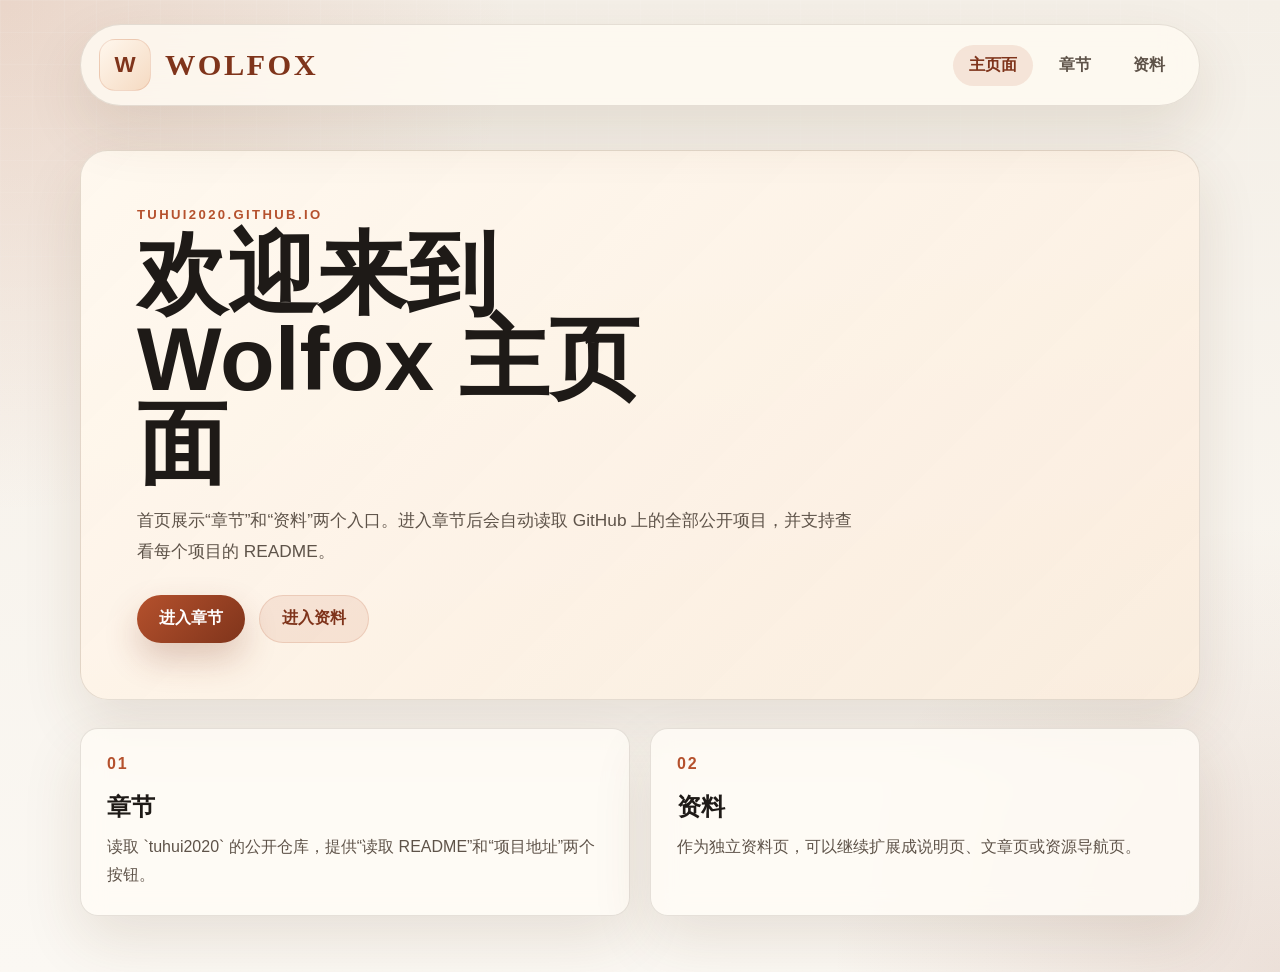
==== index.html @ d466e56e "初始化网站" ====
<!DOCTYPE html>
<html lang="zh-CN">
<head>
  <meta charset="UTF-8">
  <meta name="viewport" content="width=device-width, initial-scale=1.0">
  <title>Wolfox | 主页面</title>
  <meta name="description" content="tuhui2020 的主页，包含章节与资料入口。">
  <link rel="preconnect" href="https://api.github.com">
  <link rel="stylesheet" href="styles.css">
</head>
<body data-page="home">
  <div class="site-shell">
    <div data-include="nav"></div>

    <main>
      <section class="hero">
        <p class="eyebrow">tuhui2020.github.io</p>
        <h1>欢迎来到 Wolfox 主页面</h1>
        <p class="hero-copy">
          首页展示“章节”和“资料”两个入口。进入章节后会自动读取 GitHub 上的全部公开项目，并支持查看每个项目的 README。
        </p>
        <div class="hero-actions">
          <a class="button primary" href="projects.html">进入章节</a>
          <a class="button secondary" href="resources.html">进入资料</a>
        </div>
      </section>

      <section class="feature-grid" aria-label="页面入口">
        <a class="feature-card" href="projects.html">
          <span class="feature-index">01</span>
          <h2>章节</h2>
          <p>读取 `tuhui2020` 的公开仓库，提供“读取 README”和“项目地址”两个按钮。</p>
        </a>
        <a class="feature-card" href="resources.html">
          <span class="feature-index">02</span>
          <h2>资料</h2>
          <p>作为独立资料页，可以继续扩展成说明页、文章页或资源导航页。</p>
        </a>
      </section>
    </main>
  </div>

  <script src="script.js"></script>
</body>
</html>
---- styles.css ----
:root {
  --bg: #f4efe7;
  --bg-accent: #efe3d1;
  --surface: rgba(255, 252, 246, 0.82);
  --surface-strong: #fffaf2;
  --ink: #1e1a17;
  --muted: #5e5349;
  --line: rgba(51, 35, 18, 0.12);
  --brand: #b5512d;
  --brand-deep: #7f341b;
  --shadow: 0 24px 60px rgba(89, 54, 22, 0.12);
  --radius-lg: 28px;
  --radius-md: 18px;
  --radius-sm: 12px;
  --max-width: 1120px;
}

* {
  box-sizing: border-box;
}

html {
  scroll-behavior: smooth;
}

body {
  margin: 0;
  min-height: 100vh;
  color: var(--ink);
  font-family: "Segoe UI", "PingFang SC", "Microsoft YaHei", sans-serif;
  background:
    radial-gradient(circle at top left, rgba(181, 81, 45, 0.16), transparent 32%),
    radial-gradient(circle at bottom right, rgba(127, 52, 27, 0.12), transparent 28%),
    linear-gradient(180deg, var(--bg) 0%, #fbf8f3 100%);
}

body::before {
  content: "";
  position: fixed;
  inset: 0;
  pointer-events: none;
  background-image:
    linear-gradient(rgba(255, 255, 255, 0.22) 1px, transparent 1px),
    linear-gradient(90deg, rgba(255, 255, 255, 0.22) 1px, transparent 1px);
  background-size: 32px 32px;
  mask-image: linear-gradient(180deg, rgba(0, 0, 0, 0.4), transparent 85%);
}

.readme-page {
  --bg: #0d1117;
  --bg-accent: #161b22;
  --surface: #161b22;
  --surface-strong: #0d1117;
  --ink: #e6edf3;
  --muted: #9da7b3;
  --line: #30363d;
  --brand: #f0883e;
  --brand-deep: #ffb86a;
  --shadow: 0 24px 60px rgba(0, 0, 0, 0.35);
  background:
    radial-gradient(circle at top left, rgba(240, 136, 62, 0.09), transparent 24%),
    linear-gradient(180deg, #0d1117 0%, #0b1016 100%);
}

.readme-page::before {
  background-image: none;
}

.site-shell {
  width: min(calc(100% - 32px), var(--max-width));
  margin: 0 auto;
  padding: 24px 0 56px;
}

.site-header {
  display: flex;
  align-items: center;
  justify-content: space-between;
  gap: 20px;
  padding: 14px 18px;
  border: 1px solid var(--line);
  border-radius: 999px;
  background: rgba(255, 250, 242, 0.82);
  backdrop-filter: blur(16px);
  box-shadow: var(--shadow);
  position: sticky;
  top: 18px;
  z-index: 10;
}

.brand {
  display: inline-flex;
  align-items: center;
  gap: 14px;
  text-decoration: none;
  color: inherit;
}

.brand-icon-wrap {
  width: 52px;
  height: 52px;
  border-radius: 16px;
  background: linear-gradient(135deg, #fff7ed, #f5dac2);
  display: grid;
  place-items: center;
  overflow: hidden;
  border: 1px solid rgba(181, 81, 45, 0.16);
}

.brand-icon {
  width: 100%;
  height: 100%;
  object-fit: cover;
}

.brand-icon-fallback {
  display: grid;
  place-items: center;
  width: 100%;
  height: 100%;
  font-size: 1.4rem;
  font-weight: 800;
  color: var(--brand-deep);
}

.brand-wordmark-wrap {
  min-width: 148px;
  min-height: 40px;
  display: flex;
  align-items: center;
}

.brand-wordmark {
  max-width: 180px;
  max-height: 48px;
  width: auto;
  height: auto;
  object-fit: contain;
}

.brand-wordmark-fallback {
  font-size: 1.9rem;
  line-height: 1;
  font-weight: 800;
  letter-spacing: 0.08em;
  text-transform: uppercase;
  color: var(--brand-deep);
  font-family: Georgia, "Times New Roman", serif;
}

.site-nav {
  display: flex;
  align-items: center;
  gap: 10px;
  flex-wrap: wrap;
}

.site-nav a {
  text-decoration: none;
  color: var(--muted);
  padding: 10px 16px;
  border-radius: 999px;
  transition: 180ms ease;
  font-weight: 600;
}

.site-nav a:hover,
.site-nav a.active {
  color: var(--brand-deep);
  background: rgba(181, 81, 45, 0.12);
}

main {
  padding-top: 44px;
}

.top-actions {
  display: flex;
  justify-content: flex-start;
  margin-bottom: 18px;
  animation: rise-in 420ms ease both;
}

.hero,
.page-header,
.repo-panel,
.content-card-list,
.readme-shell {
  animation: rise-in 500ms ease both;
}

.hero {
  padding: 56px;
  border-radius: var(--radius-lg);
  background:
    linear-gradient(135deg, rgba(255, 248, 238, 0.96), rgba(250, 236, 221, 0.9)),
    linear-gradient(180deg, #fff, #f8efe4);
  border: 1px solid var(--line);
  box-shadow: var(--shadow);
}

.eyebrow {
  margin: 0 0 10px;
  text-transform: uppercase;
  letter-spacing: 0.18em;
  font-size: 0.82rem;
  color: var(--brand);
  font-weight: 700;
}

h1 {
  margin: 0;
  max-width: 11ch;
  font-size: clamp(2.8rem, 7vw, 5.8rem);
  line-height: 0.95;
}

.hero-copy,
.section-copy {
  max-width: 720px;
  font-size: 1.08rem;
  line-height: 1.8;
  color: var(--muted);
}

.hero-actions {
  display: flex;
  gap: 14px;
  margin-top: 28px;
  flex-wrap: wrap;
}

.button {
  display: inline-flex;
  align-items: center;
  justify-content: center;
  min-height: 48px;
  padding: 0 22px;
  border-radius: 999px;
  text-decoration: none;
  font-weight: 700;
  transition: transform 180ms ease, box-shadow 180ms ease, background 180ms ease;
}

.button:hover {
  transform: translateY(-2px);
}

.button.primary {
  color: #fff;
  background: linear-gradient(135deg, var(--brand), var(--brand-deep));
  box-shadow: 0 16px 34px rgba(127, 52, 27, 0.24);
}

.button.secondary {
  color: var(--brand-deep);
  background: rgba(181, 81, 45, 0.1);
  border: 1px solid rgba(181, 81, 45, 0.16);
}

.button.small {
  min-height: 40px;
  padding: 0 16px;
  font-size: 0.92rem;
}

.feature-grid,
.content-card-list,
.repo-grid {
  display: grid;
  grid-template-columns: repeat(2, minmax(0, 1fr));
  gap: 20px;
  margin-top: 28px;
}

.feature-card,
.content-card,
.repo-card {
  position: relative;
  overflow: hidden;
  border-radius: var(--radius-md);
  border: 1px solid var(--line);
  background: var(--surface);
  backdrop-filter: blur(12px);
  box-shadow: var(--shadow);
}

.feature-card {
  padding: 26px;
  text-decoration: none;
  color: inherit;
  transition: transform 180ms ease, border-color 180ms ease;
}

.feature-card:hover {
  transform: translateY(-4px);
  border-color: rgba(181, 81, 45, 0.28);
}

.feature-index {
  display: inline-block;
  margin-bottom: 18px;
  color: var(--brand);
  font-weight: 800;
  letter-spacing: 0.12em;
}

.feature-card h2,
.content-card h2,
.repo-card h3 {
  margin: 0 0 10px;
}

.feature-card p,
.content-card p,
.repo-card p,
.repo-meta,
.repo-status {
  margin: 0;
  color: var(--muted);
  line-height: 1.75;
}

.page-header {
  margin-bottom: 22px;
}

.repo-panel {
  padding: 28px;
  border-radius: var(--radius-lg);
  border: 1px solid var(--line);
  background: rgba(255, 251, 245, 0.88);
  box-shadow: var(--shadow);
}

.repo-panel-head {
  display: flex;
  align-items: center;
  justify-content: space-between;
  gap: 16px;
  margin-bottom: 20px;
  flex-wrap: wrap;
}

.repo-panel-head h2 {
  margin: 0;
}

.text-link,
.repo-links a {
  color: var(--brand-deep);
  font-weight: 700;
  text-decoration: none;
}

.text-link:hover,
.repo-links a:hover {
  text-decoration: underline;
}

.repo-status {
  padding: 16px 18px;
  border-radius: var(--radius-sm);
  background: rgba(181, 81, 45, 0.08);
}

.repo-card {
  padding: 22px;
}

.repo-card.private {
  opacity: 0.8;
}

.repo-card-top {
  display: flex;
  align-items: flex-start;
  justify-content: space-between;
  gap: 12px;
  margin-bottom: 14px;
}

.repo-badge {
  padding: 6px 10px;
  border-radius: 999px;
  background: rgba(181, 81, 45, 0.12);
  color: var(--brand-deep);
  font-size: 0.78rem;
  font-weight: 700;
  white-space: nowrap;
}

.repo-meta {
  display: flex;
  flex-wrap: wrap;
  gap: 14px;
  margin-top: 14px;
}

.repo-links {
  display: flex;
  gap: 16px;
  margin-top: 18px;
  flex-wrap: wrap;
}

.readme-shell {
  padding: 28px;
  border-radius: var(--radius-lg);
  border: 1px solid var(--line);
  background: var(--surface-strong);
  box-shadow: var(--shadow);
}

.readme-meta {
  margin-bottom: 22px;
}

.readme-page h1 {
  max-width: none;
}

.readme-content {
  padding: 32px;
  border-radius: 16px;
  border: 1px solid var(--line);
  background: #0d1117;
}

.markdown-body {
  color: #e6edf3;
  line-height: 1.7;
  word-wrap: break-word;
}

.markdown-body > *:first-child {
  margin-top: 0;
}

.markdown-body > *:last-child {
  margin-bottom: 0;
}

.markdown-body h1,
.markdown-body h2,
.markdown-body h3,
.markdown-body h4,
.markdown-body h5,
.markdown-body h6 {
  margin-top: 24px;
  margin-bottom: 16px;
  font-weight: 600;
  line-height: 1.25;
  border-bottom: 1px solid #30363d;
  padding-bottom: 0.3em;
}

.markdown-body h1,
.markdown-body h2 {
  max-width: none;
  font-size: 2rem;
}

.markdown-body h3 {
  font-size: 1.5rem;
}

.markdown-body p,
.markdown-body ul,
.markdown-body ol,
.markdown-body blockquote,
.markdown-body table,
.markdown-body pre {
  margin-top: 0;
  margin-bottom: 16px;
}

.markdown-body a {
  color: #58a6ff;
  text-decoration: none;
}

.markdown-body a:hover {
  text-decoration: underline;
}

.markdown-body code {
  padding: 0.2em 0.4em;
  margin: 0;
  font-size: 85%;
  border-radius: 6px;
  background: rgba(110, 118, 129, 0.4);
}

.markdown-body pre {
  padding: 16px;
  overflow: auto;
  line-height: 1.45;
  border-radius: 8px;
  background: #161b22;
}

.markdown-body pre code {
  padding: 0;
  background: transparent;
}

.markdown-body blockquote {
  padding: 0 1em;
  color: #8b949e;
  border-left: 0.25em solid #30363d;
}

.markdown-body table {
  display: block;
  width: max-content;
  max-width: 100%;
  overflow: auto;
  border-collapse: collapse;
}

.markdown-body th,
.markdown-body td {
  padding: 6px 13px;
  border: 1px solid #30363d;
}

.markdown-body img {
  max-width: 100%;
}

.content-card {
  padding: 24px;
}

@keyframes rise-in {
  from {
    opacity: 0;
    transform: translateY(14px);
  }

  to {
    opacity: 1;
    transform: translateY(0);
  }
}

@media (max-width: 860px) {
  .site-header {
    border-radius: 28px;
    padding: 16px;
    position: static;
  }

  .site-shell {
    width: min(calc(100% - 24px), var(--max-width));
    padding-top: 12px;
  }

  .hero {
    padding: 34px 24px;
  }

  .feature-grid,
  .content-card-list,
  .repo-grid {
    grid-template-columns: 1fr;
  }

  h1 {
    max-width: none;
  }
}

@media (max-width: 620px) {
  .brand {
    width: 100%;
  }

  .site-nav {
    width: 100%;
  }

  .site-nav a {
    flex: 1 1 calc(33.33% - 8px);
    text-align: center;
  }

  .repo-panel {
    padding: 20px;
  }

  .readme-shell,
  .readme-content {
    padding: 18px;
  }
}
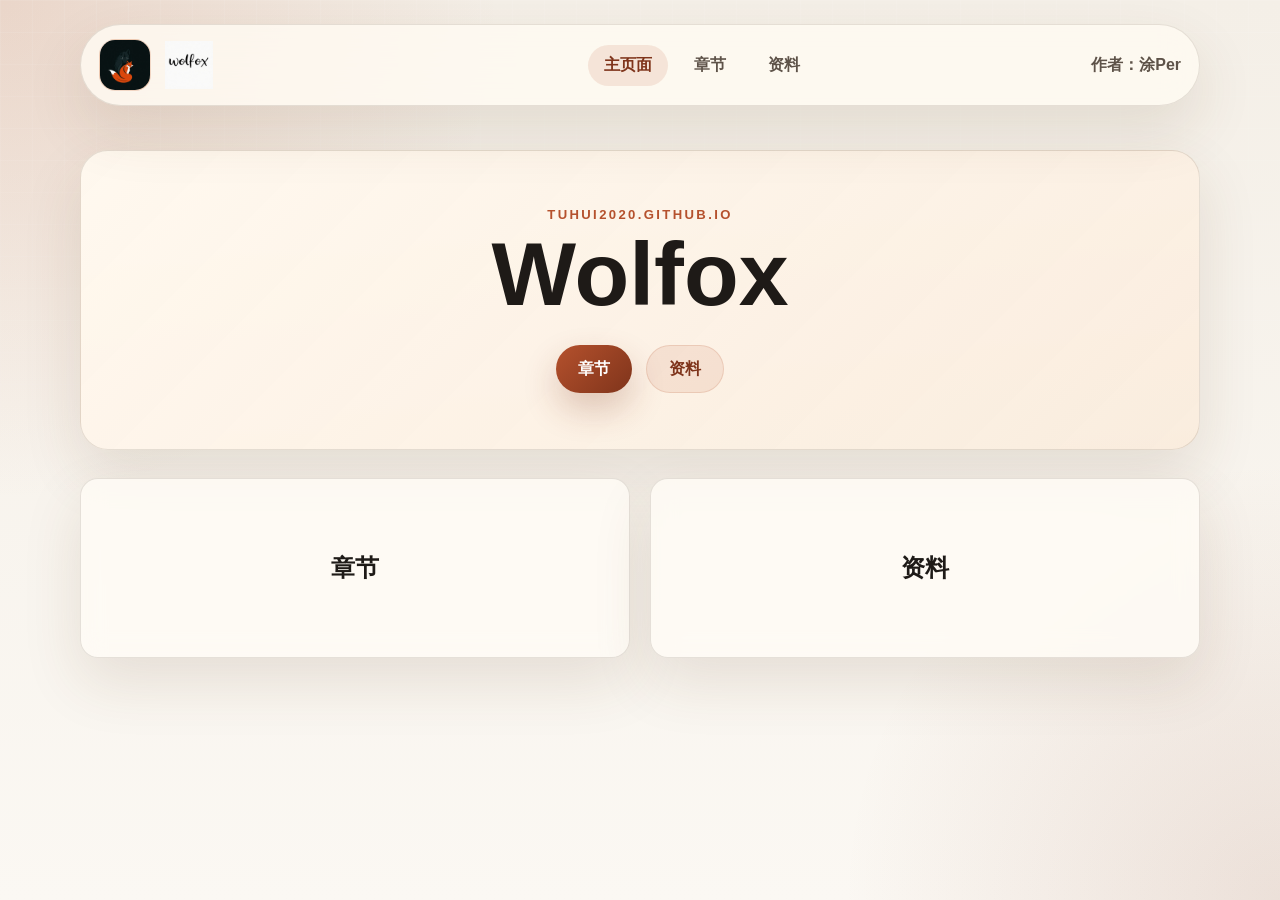
==== commit 1e4165eb: "修改了 xxx 页面 / 更新内容" ====
--- a/index.html
+++ b/index.html
@@ -1,10 +1,10 @@
-<!DOCTYPE html>
+﻿<!DOCTYPE html>
 <html lang="zh-CN">
 <head>
   <meta charset="UTF-8">
   <meta name="viewport" content="width=device-width, initial-scale=1.0">
   <title>Wolfox | 主页面</title>
-  <meta name="description" content="tuhui2020 的主页，包含章节与资料入口。">
+  <meta name="description" content="tuhui2020 的主页。">
   <link rel="preconnect" href="https://api.github.com">
   <link rel="stylesheet" href="styles.css">
 </head>
@@ -15,26 +15,19 @@
     <main>
       <section class="hero">
         <p class="eyebrow">tuhui2020.github.io</p>
-        <h1>欢迎来到 Wolfox 主页面</h1>
-        <p class="hero-copy">
-          首页展示“章节”和“资料”两个入口。进入章节后会自动读取 GitHub 上的全部公开项目，并支持查看每个项目的 README。
-        </p>
+        <h1>Wolfox</h1>
         <div class="hero-actions">
-          <a class="button primary" href="projects.html">进入章节</a>
-          <a class="button secondary" href="resources.html">进入资料</a>
+          <a class="button primary" href="projects.html">章节</a>
+          <a class="button secondary" href="resources.html">资料</a>
         </div>
       </section>
 
       <section class="feature-grid" aria-label="页面入口">
         <a class="feature-card" href="projects.html">
-          <span class="feature-index">01</span>
           <h2>章节</h2>
-          <p>读取 `tuhui2020` 的公开仓库，提供“读取 README”和“项目地址”两个按钮。</p>
         </a>
         <a class="feature-card" href="resources.html">
-          <span class="feature-index">02</span>
           <h2>资料</h2>
-          <p>作为独立资料页，可以继续扩展成说明页、文章页或资源导航页。</p>
         </a>
       </section>
     </main>
--- a/styles.css
+++ b/styles.css
@@ -1,4 +1,4 @@
-:root {
+﻿:root {
   --bg: #f4efe7;
   --bg-accent: #efe3d1;
   --surface: rgba(255, 252, 246, 0.82);
@@ -73,9 +73,9 @@
 }
 
 .site-header {
-  display: flex;
+  display: grid;
+  grid-template-columns: auto 1fr auto;
   align-items: center;
-  justify-content: space-between;
   gap: 20px;
   padding: 14px 18px;
   border: 1px solid var(--line);
@@ -151,6 +151,7 @@
 .site-nav {
   display: flex;
   align-items: center;
+  justify-content: center;
   gap: 10px;
   flex-wrap: wrap;
 }
@@ -168,6 +169,38 @@
 .site-nav a.active {
   color: var(--brand-deep);
   background: rgba(181, 81, 45, 0.12);
+}
+
+.site-author {
+  justify-self: end;
+  color: var(--muted);
+  font-weight: 700;
+  white-space: nowrap;
+}
+
+.page-nav {
+  display: flex;
+  gap: 12px;
+  flex-wrap: wrap;
+  margin-bottom: 22px;
+  padding: 14px 16px;
+  border: 1px solid var(--line);
+  border-radius: 18px;
+  background: rgba(255, 250, 242, 0.7);
+  box-shadow: var(--shadow);
+}
+
+.page-nav a {
+  text-decoration: none;
+  color: var(--brand-deep);
+  font-weight: 700;
+  padding: 10px 14px;
+  border-radius: 999px;
+  background: rgba(181, 81, 45, 0.1);
+}
+
+.page-nav a:hover {
+  background: rgba(181, 81, 45, 0.18);
 }
 
 main {
@@ -197,6 +230,7 @@
     linear-gradient(180deg, #fff, #f8efe4);
   border: 1px solid var(--line);
   box-shadow: var(--shadow);
+  text-align: center;
 }
 
 .eyebrow {
@@ -210,7 +244,7 @@
 
 h1 {
   margin: 0;
-  max-width: 11ch;
+  max-width: none;
   font-size: clamp(2.8rem, 7vw, 5.8rem);
   line-height: 0.95;
 }
@@ -225,6 +259,7 @@
 
 .hero-actions {
   display: flex;
+  justify-content: center;
   gap: 14px;
   margin-top: 28px;
   flex-wrap: wrap;
@@ -286,6 +321,9 @@
 }
 
 .feature-card {
+  display: grid;
+  place-items: center;
+  min-height: 180px;
   padding: 26px;
   text-decoration: none;
   color: inherit;
@@ -297,18 +335,10 @@
   border-color: rgba(181, 81, 45, 0.28);
 }
 
-.feature-index {
-  display: inline-block;
-  margin-bottom: 18px;
-  color: var(--brand);
-  font-weight: 800;
-  letter-spacing: 0.12em;
-}
-
 .feature-card h2,
 .content-card h2,
 .repo-card h3 {
-  margin: 0 0 10px;
+  margin: 0;
 }
 
 .feature-card p,
@@ -333,6 +363,10 @@
   box-shadow: var(--shadow);
 }
 
+.repo-panel + .repo-panel {
+  margin-top: 24px;
+}
+
 .repo-panel-head {
   display: flex;
   align-items: center;
@@ -346,6 +380,11 @@
   margin: 0;
 }
 
+.panel-note {
+  color: var(--muted);
+  font-weight: 700;
+}
+
 .text-link,
 .repo-links a {
   color: var(--brand-deep);
@@ -372,6 +411,10 @@
   opacity: 0.8;
 }
 
+.repo-card-external {
+  border-style: dashed;
+}
+
 .repo-card-top {
   display: flex;
   align-items: flex-start;
@@ -388,6 +431,10 @@
   font-size: 0.78rem;
   font-weight: 700;
   white-space: nowrap;
+}
+
+.repo-badge.source {
+  background: rgba(30, 26, 23, 0.1);
 }
 
 .repo-meta {
@@ -547,9 +594,11 @@
 
 @media (max-width: 860px) {
   .site-header {
+    grid-template-columns: 1fr;
     border-radius: 28px;
     padding: 16px;
     position: static;
+    justify-items: center;
   }
 
   .site-shell {
@@ -566,15 +615,12 @@
   .repo-grid {
     grid-template-columns: 1fr;
   }
-
-  h1 {
-    max-width: none;
-  }
 }
 
 @media (max-width: 620px) {
   .brand {
     width: 100%;
+    justify-content: center;
   }
 
   .site-nav {
@@ -586,6 +632,10 @@
     text-align: center;
   }
 
+  .site-author {
+    justify-self: center;
+  }
+
   .repo-panel {
     padding: 20px;
   }
@@ -595,3 +645,51 @@
     padding: 18px;
   }
 }
+
+.materials-root {
+  margin-top: 22px;
+}
+
+.materials-list {
+  list-style: none;
+  margin: 0;
+  padding-left: 18px;
+}
+
+.materials-list.root {
+  padding-left: 0;
+}
+
+.materials-item + .materials-item {
+  margin-top: 8px;
+}
+
+.materials-item details {
+  padding: 10px 12px;
+  border: 1px solid var(--line);
+  border-radius: 14px;
+  background: rgba(255, 252, 246, 0.72);
+}
+
+.materials-item summary {
+  cursor: pointer;
+  color: var(--ink);
+  font-weight: 700;
+}
+
+.materials-item.file {
+  padding: 8px 12px;
+  border: 1px solid var(--line);
+  border-radius: 12px;
+  background: rgba(255, 252, 246, 0.72);
+}
+
+.materials-link {
+  color: var(--brand-deep);
+  text-decoration: none;
+  word-break: break-all;
+}
+
+.materials-link:hover {
+  text-decoration: underline;
+}
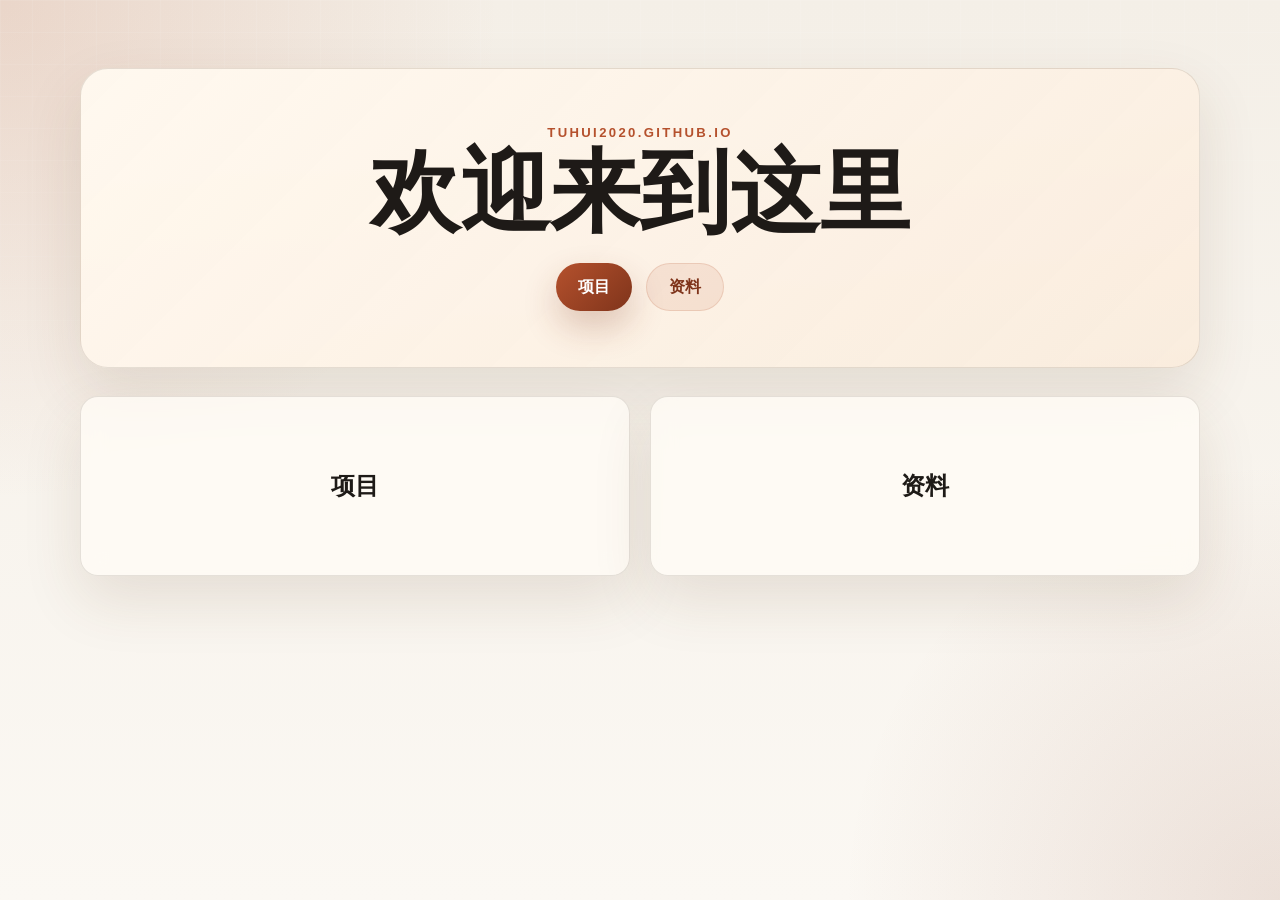
==== commit b5297a9e: "Update site content and materials viewer" ====
--- a/index.html
+++ b/index.html
@@ -15,16 +15,16 @@
     <main>
       <section class="hero">
         <p class="eyebrow">tuhui2020.github.io</p>
-        <h1>Wolfox</h1>
+        <h1>欢迎来到这里</h1>
         <div class="hero-actions">
-          <a class="button primary" href="projects.html">章节</a>
+          <a class="button primary" href="projects.html">项目</a>
           <a class="button secondary" href="resources.html">资料</a>
         </div>
       </section>
 
       <section class="feature-grid" aria-label="页面入口">
         <a class="feature-card" href="projects.html">
-          <h2>章节</h2>
+          <h2>项目</h2>
         </a>
         <a class="feature-card" href="resources.html">
           <h2>资料</h2>
--- a/styles.css
+++ b/styles.css
@@ -74,12 +74,12 @@
 
 .site-header {
   display: grid;
-  grid-template-columns: auto 1fr auto;
+  grid-template-columns: 180px 1fr auto;
   align-items: center;
-  gap: 20px;
-  padding: 14px 18px;
-  border: 1px solid var(--line);
-  border-radius: 999px;
+  gap: 28px;
+  padding: 10px 18px;
+  border: 1px solid var(--line);
+  border-radius: 32px;
   background: rgba(255, 250, 242, 0.82);
   backdrop-filter: blur(16px);
   box-shadow: var(--shadow);
@@ -88,58 +88,64 @@
   z-index: 10;
 }
 
-.brand {
-  display: inline-flex;
-  align-items: center;
-  gap: 14px;
-  text-decoration: none;
-  color: inherit;
-}
-
-.brand-icon-wrap {
-  width: 52px;
-  height: 52px;
-  border-radius: 16px;
+.site-logo-link {
+  display: block;
+  text-decoration: none;
+}
+
+.site-logo-panel {
+  width: 168px;
+  height: 168px;
+  border-radius: 28px;
   background: linear-gradient(135deg, #fff7ed, #f5dac2);
   display: grid;
   place-items: center;
   overflow: hidden;
   border: 1px solid rgba(181, 81, 45, 0.16);
-}
-
-.brand-icon {
+  box-shadow: 0 18px 30px rgba(127, 52, 27, 0.14);
+}
+
+.site-logo-image {
   width: 100%;
   height: 100%;
   object-fit: cover;
 }
 
-.brand-icon-fallback {
+.site-logo-fallback {
   display: grid;
   place-items: center;
   width: 100%;
   height: 100%;
-  font-size: 1.4rem;
+  font-size: 3rem;
   font-weight: 800;
   color: var(--brand-deep);
 }
 
-.brand-wordmark-wrap {
-  min-width: 148px;
-  min-height: 40px;
-  display: flex;
+.nav-center {
+  display: grid;
+  justify-items: center;
+  gap: 10px;
+}
+
+.nav-wordmark-wrap {
+  display: inline-flex;
   align-items: center;
-}
-
-.brand-wordmark {
-  max-width: 180px;
-  max-height: 48px;
-  width: auto;
+  justify-content: center;
+  min-height: 96px;
+  width: min(100%, 560px);
+  text-decoration: none;
+}
+
+.nav-wordmark {
+  max-width: 100%;
+  max-height: 132px;
+  width: 100%;
   height: auto;
   object-fit: contain;
 }
 
 .brand-wordmark-fallback {
-  font-size: 1.9rem;
+  font-size: 2rem;
   line-height: 1;
   font-weight: 800;
   letter-spacing: 0.08em;
@@ -218,7 +224,8 @@
 .page-header,
 .repo-panel,
 .content-card-list,
-.readme-shell {
+.readme-shell,
+.materials-layout {
   animation: rise-in 500ms ease both;
 }
 
@@ -380,6 +387,14 @@
   margin: 0;
 }
 
+.viewer-title {
+  min-width: 0;
+  overflow: hidden;
+  text-overflow: ellipsis;
+  white-space: nowrap;
+  flex: 1 1 auto;
+}
+
 .panel-note {
   color: var(--muted);
   font-weight: 700;
@@ -449,6 +464,107 @@
   gap: 16px;
   margin-top: 18px;
   flex-wrap: wrap;
+}
+
+.materials-layout {
+  display: grid;
+  grid-template-columns: minmax(280px, 360px) minmax(0, 1.45fr);
+  gap: 22px;
+}
+
+.materials-panel,
+.viewer-panel {
+  min-height: 70vh;
+}
+
+.viewer-panel:fullscreen {
+  width: 100vw;
+  height: 100vh;
+  margin: 0;
+  border-radius: 0;
+  padding: 18px;
+  background: #f8f4ee;
+}
+
+.viewer-panel:fullscreen .materials-viewer {
+  min-height: calc(100vh - 120px);
+}
+
+.materials-root {
+  margin-top: 22px;
+}
+
+.materials-list {
+  list-style: none;
+  margin: 0;
+  padding-left: 18px;
+}
+
+.materials-list.root {
+  padding-left: 0;
+}
+
+.materials-item + .materials-item {
+  margin-top: 8px;
+}
+
+.materials-item details {
+  padding: 10px 12px;
+  border: 1px solid var(--line);
+  border-radius: 14px;
+  background: rgba(255, 252, 246, 0.72);
+}
+
+.materials-item summary {
+  cursor: pointer;
+  color: var(--ink);
+  font-weight: 700;
+}
+
+.materials-item.file {
+  padding: 0;
+  border: 1px solid var(--line);
+  border-radius: 12px;
+  background: rgba(255, 252, 246, 0.72);
+}
+
+.materials-link {
+  color: var(--brand-deep);
+  text-decoration: none;
+  word-break: break-all;
+}
+
+.materials-file-button {
+  width: 100%;
+  padding: 10px 12px;
+  border: 0;
+  background: transparent;
+  text-align: left;
+  color: var(--brand-deep);
+  font: inherit;
+  cursor: pointer;
+  overflow: hidden;
+  text-overflow: ellipsis;
+  white-space: nowrap;
+}
+
+.materials-file-button:hover {
+  text-decoration: underline;
+}
+
+.materials-viewer {
+  width: 100%;
+  min-height: calc(78vh - 88px);
+  margin-top: 22px;
+  border: 1px solid var(--line);
+  border-radius: 16px;
+  background: #fff;
+}
+
+.viewer-status {
+  overflow: hidden;
+  text-overflow: ellipsis;
+  white-space: nowrap;
 }
 
 .readme-shell {
@@ -592,35 +708,44 @@
   }
 }
 
-@media (max-width: 860px) {
+@media (max-width: 980px) {
   .site-header {
     grid-template-columns: 1fr;
-    border-radius: 28px;
+    justify-items: center;
+  }
+
+  .materials-layout {
+    grid-template-columns: 1fr;
+  }
+
+  .materials-panel,
+  .viewer-panel {
+    min-height: auto;
+  }
+
+  .materials-viewer {
+    min-height: 60vh;
+  }
+}
+
+@media (max-width: 620px) {
+  .site-shell {
+    width: min(calc(100% - 18px), var(--max-width));
+  }
+
+  .site-header {
     padding: 16px;
     position: static;
-    justify-items: center;
-  }
-
-  .site-shell {
-    width: min(calc(100% - 24px), var(--max-width));
-    padding-top: 12px;
-  }
-
-  .hero {
-    padding: 34px 24px;
-  }
-
-  .feature-grid,
-  .content-card-list,
-  .repo-grid {
-    grid-template-columns: 1fr;
-  }
-}
-
-@media (max-width: 620px) {
-  .brand {
-    width: 100%;
-    justify-content: center;
+  }
+
+  .site-logo-panel {
+    width: 132px;
+    height: 132px;
+  }
+
+  .nav-wordmark {
+    max-width: 100%;
+    max-height: 104px;
   }
 
   .site-nav {
@@ -636,6 +761,15 @@
     justify-self: center;
   }
 
+  .hero {
+    padding: 34px 24px;
+  }
+
+  .feature-grid,
+  .repo-grid {
+    grid-template-columns: 1fr;
+  }
+
   .repo-panel {
     padding: 20px;
   }
@@ -645,51 +779,3 @@
     padding: 18px;
   }
 }
-
-.materials-root {
-  margin-top: 22px;
-}
-
-.materials-list {
-  list-style: none;
-  margin: 0;
-  padding-left: 18px;
-}
-
-.materials-list.root {
-  padding-left: 0;
-}
-
-.materials-item + .materials-item {
-  margin-top: 8px;
-}
-
-.materials-item details {
-  padding: 10px 12px;
-  border: 1px solid var(--line);
-  border-radius: 14px;
-  background: rgba(255, 252, 246, 0.72);
-}
-
-.materials-item summary {
-  cursor: pointer;
-  color: var(--ink);
-  font-weight: 700;
-}
-
-.materials-item.file {
-  padding: 8px 12px;
-  border: 1px solid var(--line);
-  border-radius: 12px;
-  background: rgba(255, 252, 246, 0.72);
-}
-
-.materials-link {
-  color: var(--brand-deep);
-  text-decoration: none;
-  word-break: break-all;
-}
-
-.materials-link:hover {
-  text-decoration: underline;
-}
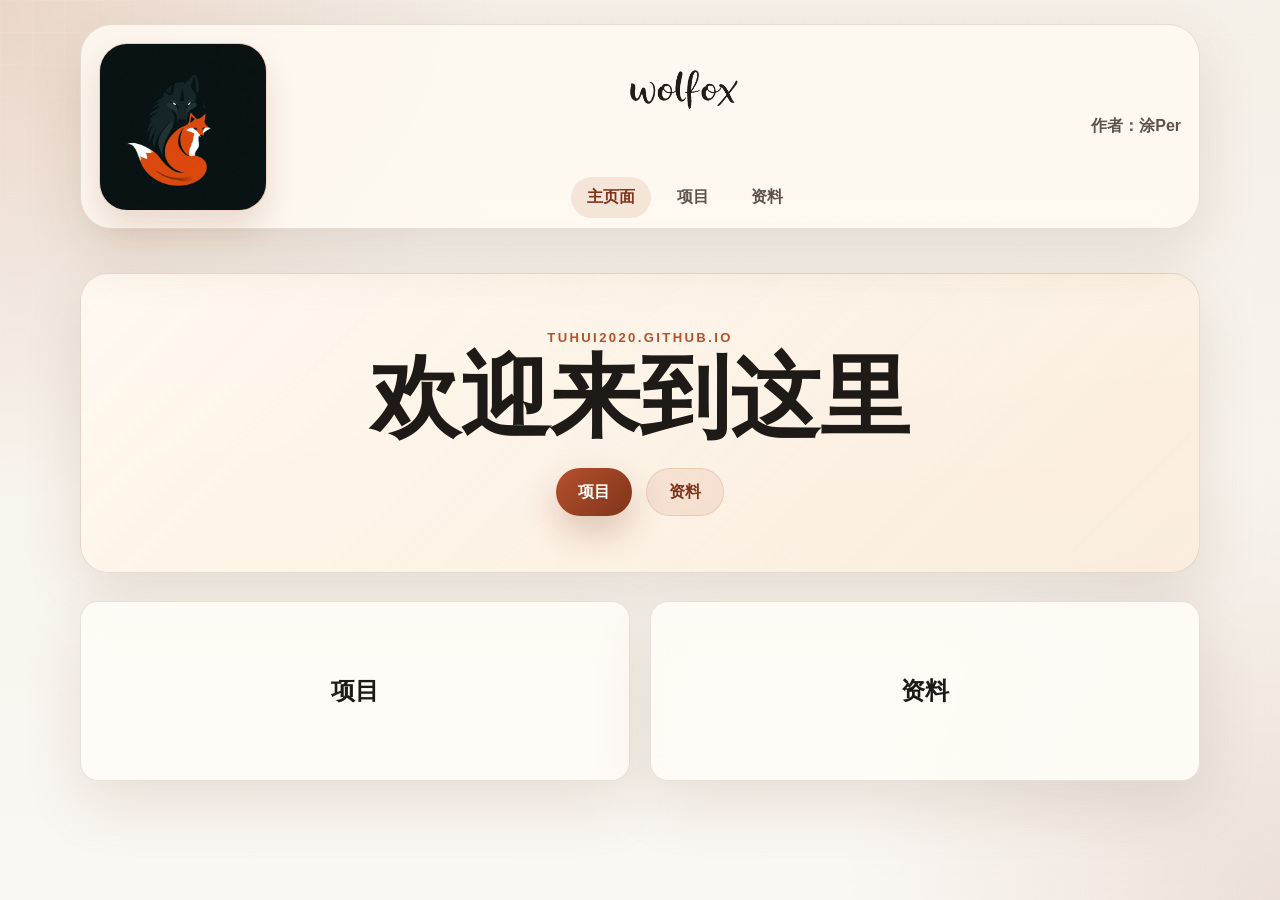
==== commit dfe8028f: "Update site content and materials viewer" ====
--- a/index.html
+++ b/index.html
@@ -4,8 +4,7 @@
   <meta charset="UTF-8">
   <meta name="viewport" content="width=device-width, initial-scale=1.0">
   <title>Wolfox | 主页面</title>
-  <meta name="description" content="tuhui2020 的主页。">
-  <link rel="preconnect" href="https://api.github.com">
+  <meta name="description" content="Wolfox 主页。">
   <link rel="stylesheet" href="styles.css">
 </head>
 <body data-page="home">
@@ -22,13 +21,9 @@
         </div>
       </section>
 
-      <section class="feature-grid" aria-label="页面入口">
-        <a class="feature-card" href="projects.html">
-          <h2>项目</h2>
-        </a>
-        <a class="feature-card" href="resources.html">
-          <h2>资料</h2>
-        </a>
+      <section class="entry-grid" aria-label="页面入口">
+        <a class="entry-card" href="projects.html">项目</a>
+        <a class="entry-card" href="resources.html">资料</a>
       </section>
     </main>
   </div>
--- a/styles.css
+++ b/styles.css
@@ -1,7 +1,6 @@
 ﻿:root {
   --bg: #f4efe7;
-  --bg-accent: #efe3d1;
-  --surface: rgba(255, 252, 246, 0.82);
+  --surface: rgba(255, 252, 246, 0.88);
   --surface-strong: #fffaf2;
   --ink: #1e1a17;
   --muted: #5e5349;
@@ -15,40 +14,25 @@
   --max-width: 1120px;
 }
 
-* {
-  box-sizing: border-box;
-}
-
-html {
-  scroll-behavior: smooth;
-}
-
+* { box-sizing: border-box; }
+html { scroll-behavior: smooth; }
 body {
   margin: 0;
   min-height: 100vh;
   color: var(--ink);
   font-family: "Segoe UI", "PingFang SC", "Microsoft YaHei", sans-serif;
-  background:
-    radial-gradient(circle at top left, rgba(181, 81, 45, 0.16), transparent 32%),
-    radial-gradient(circle at bottom right, rgba(127, 52, 27, 0.12), transparent 28%),
-    linear-gradient(180deg, var(--bg) 0%, #fbf8f3 100%);
+  background: radial-gradient(circle at top left, rgba(181, 81, 45, 0.16), transparent 32%), radial-gradient(circle at bottom right, rgba(127, 52, 27, 0.12), transparent 28%), linear-gradient(180deg, var(--bg) 0%, #fbf8f3 100%);
 }
-
 body::before {
   content: "";
   position: fixed;
   inset: 0;
   pointer-events: none;
-  background-image:
-    linear-gradient(rgba(255, 255, 255, 0.22) 1px, transparent 1px),
-    linear-gradient(90deg, rgba(255, 255, 255, 0.22) 1px, transparent 1px);
+  background-image: linear-gradient(rgba(255,255,255,0.22) 1px, transparent 1px), linear-gradient(90deg, rgba(255,255,255,0.22) 1px, transparent 1px);
   background-size: 32px 32px;
-  mask-image: linear-gradient(180deg, rgba(0, 0, 0, 0.4), transparent 85%);
+  mask-image: linear-gradient(180deg, rgba(0,0,0,0.4), transparent 85%);
 }
-
 .readme-page {
-  --bg: #0d1117;
-  --bg-accent: #161b22;
   --surface: #161b22;
   --surface-strong: #0d1117;
   --ink: #e6edf3;
@@ -56,22 +40,10 @@
   --line: #30363d;
   --brand: #f0883e;
   --brand-deep: #ffb86a;
-  --shadow: 0 24px 60px rgba(0, 0, 0, 0.35);
-  background:
-    radial-gradient(circle at top left, rgba(240, 136, 62, 0.09), transparent 24%),
-    linear-gradient(180deg, #0d1117 0%, #0b1016 100%);
+  background: radial-gradient(circle at top left, rgba(240,136,62,0.09), transparent 24%), linear-gradient(180deg, #0d1117 0%, #0b1016 100%);
 }
-
-.readme-page::before {
-  background-image: none;
-}
-
-.site-shell {
-  width: min(calc(100% - 32px), var(--max-width));
-  margin: 0 auto;
-  padding: 24px 0 56px;
-}
-
+.readme-page::before { background-image: none; }
+.site-shell { width: min(calc(100% - 32px), var(--max-width)); margin: 0 auto; padding: 24px 0 56px; }
 .site-header {
   display: grid;
   grid-template-columns: 180px 1fr auto;
@@ -80,702 +52,107 @@
   padding: 10px 18px;
   border: 1px solid var(--line);
   border-radius: 32px;
-  background: rgba(255, 250, 242, 0.82);
+  background: rgba(255,250,242,0.82);
   backdrop-filter: blur(16px);
   box-shadow: var(--shadow);
   position: sticky;
   top: 18px;
   z-index: 10;
 }
-
-.site-logo-link {
-  display: block;
-  text-decoration: none;
+.site-logo-link { display: block; text-decoration: none; }
+.site-logo-panel {
+  width: 168px; height: 168px; border-radius: 28px; background: linear-gradient(135deg, #fff7ed, #f5dac2);
+  display: grid; place-items: center; overflow: hidden; border: 1px solid rgba(181,81,45,0.16); box-shadow: 0 18px 30px rgba(127,52,27,0.14);
 }
-
-.site-logo-panel {
-  width: 168px;
-  height: 168px;
-  border-radius: 28px;
-  background: linear-gradient(135deg, #fff7ed, #f5dac2);
-  display: grid;
-  place-items: center;
-  overflow: hidden;
-  border: 1px solid rgba(181, 81, 45, 0.16);
-  box-shadow: 0 18px 30px rgba(127, 52, 27, 0.14);
+.site-logo-image { width: 100%; height: 100%; object-fit: cover; }
+.site-logo-fallback { display: grid; place-items: center; width: 100%; height: 100%; font-size: 3rem; font-weight: 800; color: var(--brand-deep); }
+.nav-center { display: grid; justify-items: center; gap: 10px; }
+.nav-wordmark-wrap { display: inline-flex; align-items: center; justify-content: center; min-height: 96px; width: min(100%, 560px); text-decoration: none; }
+.nav-wordmark { max-width: 100%; max-height: 132px; width: 100%; height: auto; object-fit: contain; }
+.brand-wordmark-fallback { font-size: 2rem; line-height: 1; font-weight: 800; letter-spacing: 0.08em; text-transform: uppercase; color: var(--brand-deep); font-family: Georgia, "Times New Roman", serif; }
+.site-nav { display: flex; align-items: center; justify-content: center; gap: 10px; flex-wrap: wrap; }
+.site-nav a { text-decoration: none; color: var(--muted); padding: 10px 16px; border-radius: 999px; transition: 180ms ease; font-weight: 600; }
+.site-nav a:hover, .site-nav a.active { color: var(--brand-deep); background: rgba(181,81,45,0.12); }
+.site-author { justify-self: end; color: var(--muted); font-weight: 700; white-space: nowrap; }
+main { padding-top: 44px; }
+.top-actions { display: flex; justify-content: flex-start; margin-bottom: 18px; }
+.hero, .page-header, .repo-panel, .materials-layout, .readme-shell { animation: rise-in 500ms ease both; }
+.hero { padding: 56px; border-radius: var(--radius-lg); background: linear-gradient(135deg, rgba(255,248,238,0.96), rgba(250,236,221,0.9)), linear-gradient(180deg, #fff, #f8efe4); border: 1px solid var(--line); box-shadow: var(--shadow); text-align: center; }
+.eyebrow { margin: 0 0 10px; text-transform: uppercase; letter-spacing: 0.18em; font-size: 0.82rem; color: var(--brand); font-weight: 700; }
+h1 { margin: 0; font-size: clamp(2.8rem, 7vw, 5.8rem); line-height: 0.95; }
+.section-copy { max-width: 720px; font-size: 1.08rem; line-height: 1.8; color: var(--muted); }
+.hero-actions { display: flex; justify-content: center; gap: 14px; margin-top: 28px; flex-wrap: wrap; }
+.button { display: inline-flex; align-items: center; justify-content: center; min-height: 48px; padding: 0 22px; border-radius: 999px; text-decoration: none; font-weight: 700; transition: transform 180ms ease, box-shadow 180ms ease, background 180ms ease; border: 0; cursor: pointer; }
+.button:hover { transform: translateY(-2px); }
+.button.primary { color: #fff; background: linear-gradient(135deg, var(--brand), var(--brand-deep)); box-shadow: 0 16px 34px rgba(127,52,27,0.24); }
+.button.secondary { color: var(--brand-deep); background: rgba(181,81,45,0.1); border: 1px solid rgba(181,81,45,0.16); }
+.button.small { min-height: 40px; padding: 0 16px; font-size: 0.92rem; }
+.entry-grid, .repo-grid { display: grid; grid-template-columns: repeat(2, minmax(0, 1fr)); gap: 20px; margin-top: 28px; }
+.entry-card, .repo-card { position: relative; overflow: hidden; border-radius: var(--radius-md); border: 1px solid var(--line); background: var(--surface); backdrop-filter: blur(12px); box-shadow: var(--shadow); }
+.entry-card { display: grid; place-items: center; min-height: 180px; padding: 26px; text-decoration: none; color: inherit; font-size: 1.5rem; font-weight: 800; transition: transform 180ms ease, border-color 180ms ease; }
+.entry-card:hover { transform: translateY(-4px); border-color: rgba(181,81,45,0.28); }
+.page-header { margin-bottom: 22px; }
+.repo-panel { padding: 28px; border-radius: var(--radius-lg); border: 1px solid var(--line); background: rgba(255,251,245,0.88); box-shadow: var(--shadow); }
+.repo-panel-head { display: flex; align-items: center; justify-content: space-between; gap: 16px; margin-bottom: 20px; flex-wrap: wrap; }
+.repo-panel-head h2, .repo-card h3 { margin: 0; }
+.repo-text { min-width: 0; }
+.repo-name { overflow: hidden; text-overflow: ellipsis; white-space: nowrap; }
+.text-link, .repo-links a, .materials-link { color: var(--brand-deep); font-weight: 700; text-decoration: none; }
+.text-link:hover, .repo-links a:hover, .materials-link:hover { text-decoration: underline; }
+.repo-status { padding: 16px 18px; border-radius: var(--radius-sm); background: rgba(181,81,45,0.08); color: var(--muted); }
+.repo-card { padding: 22px; }
+.repo-card-top { display: flex; align-items: flex-start; justify-content: space-between; gap: 12px; margin-bottom: 14px; }
+.repo-badge { padding: 6px 10px; border-radius: 999px; background: rgba(181,81,45,0.12); color: var(--brand-deep); font-size: 0.78rem; font-weight: 700; white-space: nowrap; }
+.repo-meta { display: flex; flex-wrap: wrap; gap: 14px; margin-top: 14px; color: var(--muted); }
+.repo-links { display: flex; gap: 16px; margin-top: 18px; flex-wrap: wrap; }
+.materials-layout { display: grid; grid-template-columns: minmax(280px, 360px) minmax(0, 1.45fr); gap: 22px; }
+.materials-panel, .viewer-panel { min-height: 70vh; }
+.viewer-panel:fullscreen { width: 100vw; height: 100vh; margin: 0; border-radius: 0; padding: 18px; background: #f8f4ee; }
+.viewer-panel:fullscreen .materials-viewer { min-height: calc(100vh - 120px); }
+.viewer-title, .viewer-status { min-width: 0; overflow: hidden; text-overflow: ellipsis; white-space: nowrap; }
+.materials-root { margin-top: 22px; }
+.materials-list { list-style: none; margin: 0; padding-left: 18px; }
+.materials-list.root { padding-left: 0; }
+.materials-item + .materials-item { margin-top: 8px; }
+.materials-item details { padding: 10px 12px; border: 1px solid var(--line); border-radius: 14px; background: rgba(255,252,246,0.72); }
+.materials-item summary { cursor: pointer; color: var(--ink); font-weight: 700; }
+.materials-item.file { padding: 0; border: 1px solid var(--line); border-radius: 12px; background: rgba(255,252,246,0.72); }
+.materials-file-button { width: 100%; padding: 10px 12px; border: 0; background: transparent; text-align: left; color: var(--brand-deep); font: inherit; cursor: pointer; overflow: hidden; text-overflow: ellipsis; white-space: nowrap; }
+.materials-viewer { width: 100%; min-height: calc(78vh - 88px); margin-top: 22px; border: 1px solid var(--line); border-radius: 16px; background: #fff; }
+.readme-shell { padding: 28px; border-radius: var(--radius-lg); border: 1px solid var(--line); background: var(--surface-strong); box-shadow: var(--shadow); }
+.readme-content { padding: 32px; border-radius: 16px; border: 1px solid var(--line); background: #0d1117; }
+.markdown-body { color: #e6edf3; line-height: 1.7; word-wrap: break-word; }
+.markdown-body > *:first-child { margin-top: 0; }
+.markdown-body > *:last-child { margin-bottom: 0; }
+.markdown-body h1, .markdown-body h2, .markdown-body h3, .markdown-body h4, .markdown-body h5, .markdown-body h6 { margin-top: 24px; margin-bottom: 16px; font-weight: 600; line-height: 1.25; border-bottom: 1px solid #30363d; padding-bottom: 0.3em; }
+.markdown-body h1, .markdown-body h2 { font-size: 2rem; }
+.markdown-body h3 { font-size: 1.5rem; }
+.markdown-body p, .markdown-body ul, .markdown-body ol, .markdown-body blockquote, .markdown-body table, .markdown-body pre { margin-top: 0; margin-bottom: 16px; }
+.markdown-body a { color: #58a6ff; text-decoration: none; }
+.markdown-body a:hover { text-decoration: underline; }
+.markdown-body code { padding: 0.2em 0.4em; margin: 0; font-size: 85%; border-radius: 6px; background: rgba(110,118,129,0.4); }
+.markdown-body pre { padding: 16px; overflow: auto; line-height: 1.45; border-radius: 8px; background: #161b22; }
+.markdown-body pre code { padding: 0; background: transparent; }
+.markdown-body blockquote { padding: 0 1em; color: #8b949e; border-left: 0.25em solid #30363d; }
+.markdown-body table { display: block; width: max-content; max-width: 100%; overflow: auto; border-collapse: collapse; }
+.markdown-body th, .markdown-body td { padding: 6px 13px; border: 1px solid #30363d; }
+.markdown-body img { max-width: 100%; }
+@keyframes rise-in { from { opacity: 0; transform: translateY(14px); } to { opacity: 1; transform: translateY(0); } }
+@media (max-width: 980px) {
+  .site-header { grid-template-columns: 1fr; justify-items: center; }
+  .materials-layout { grid-template-columns: 1fr; }
+  .materials-panel, .viewer-panel { min-height: auto; }
+  .materials-viewer { min-height: 60vh; }
 }
-
-.site-logo-image {
-  width: 100%;
-  height: 100%;
-  object-fit: cover;
+@media (max-width: 620px) {
+  .site-shell { width: min(calc(100% - 18px), var(--max-width)); }
+  .site-header { padding: 16px; position: static; }
+  .site-logo-panel { width: 132px; height: 132px; }
+  .nav-wordmark { max-width: 100%; max-height: 104px; }
+  .site-nav { width: 100%; }
+  .site-nav a { flex: 1 1 calc(33.33% - 8px); text-align: center; }
+  .site-author { justify-self: center; }
+  .hero { padding: 34px 24px; }
+  .entry-grid, .repo-grid { grid-template-columns: 1fr; }
+  .repo-panel, .readme-shell, .readme-content { padding: 18px; }
 }
-
-.site-logo-fallback {
-  display: grid;
-  place-items: center;
-  width: 100%;
-  height: 100%;
-  font-size: 3rem;
-  font-weight: 800;
-  color: var(--brand-deep);
-}
-
-.nav-center {
-  display: grid;
-  justify-items: center;
-  gap: 10px;
-}
-
-.nav-wordmark-wrap {
-  display: inline-flex;
-  align-items: center;
-  justify-content: center;
-  min-height: 96px;
-  width: min(100%, 560px);
-  text-decoration: none;
-}
-
-.nav-wordmark {
-  max-width: 100%;
-  max-height: 132px;
-  width: 100%;
-  height: auto;
-  object-fit: contain;
-}
-
-.brand-wordmark-fallback {
-  font-size: 2rem;
-  line-height: 1;
-  font-weight: 800;
-  letter-spacing: 0.08em;
-  text-transform: uppercase;
-  color: var(--brand-deep);
-  font-family: Georgia, "Times New Roman", serif;
-}
-
-.site-nav {
-  display: flex;
-  align-items: center;
-  justify-content: center;
-  gap: 10px;
-  flex-wrap: wrap;
-}
-
-.site-nav a {
-  text-decoration: none;
-  color: var(--muted);
-  padding: 10px 16px;
-  border-radius: 999px;
-  transition: 180ms ease;
-  font-weight: 600;
-}
-
-.site-nav a:hover,
-.site-nav a.active {
-  color: var(--brand-deep);
-  background: rgba(181, 81, 45, 0.12);
-}
-
-.site-author {
-  justify-self: end;
-  color: var(--muted);
-  font-weight: 700;
-  white-space: nowrap;
-}
-
-.page-nav {
-  display: flex;
-  gap: 12px;
-  flex-wrap: wrap;
-  margin-bottom: 22px;
-  padding: 14px 16px;
-  border: 1px solid var(--line);
-  border-radius: 18px;
-  background: rgba(255, 250, 242, 0.7);
-  box-shadow: var(--shadow);
-}
-
-.page-nav a {
-  text-decoration: none;
-  color: var(--brand-deep);
-  font-weight: 700;
-  padding: 10px 14px;
-  border-radius: 999px;
-  background: rgba(181, 81, 45, 0.1);
-}
-
-.page-nav a:hover {
-  background: rgba(181, 81, 45, 0.18);
-}
-
-main {
-  padding-top: 44px;
-}
-
-.top-actions {
-  display: flex;
-  justify-content: flex-start;
-  margin-bottom: 18px;
-  animation: rise-in 420ms ease both;
-}
-
-.hero,
-.page-header,
-.repo-panel,
-.content-card-list,
-.readme-shell,
-.materials-layout {
-  animation: rise-in 500ms ease both;
-}
-
-.hero {
-  padding: 56px;
-  border-radius: var(--radius-lg);
-  background:
-    linear-gradient(135deg, rgba(255, 248, 238, 0.96), rgba(250, 236, 221, 0.9)),
-    linear-gradient(180deg, #fff, #f8efe4);
-  border: 1px solid var(--line);
-  box-shadow: var(--shadow);
-  text-align: center;
-}
-
-.eyebrow {
-  margin: 0 0 10px;
-  text-transform: uppercase;
-  letter-spacing: 0.18em;
-  font-size: 0.82rem;
-  color: var(--brand);
-  font-weight: 700;
-}
-
-h1 {
-  margin: 0;
-  max-width: none;
-  font-size: clamp(2.8rem, 7vw, 5.8rem);
-  line-height: 0.95;
-}
-
-.hero-copy,
-.section-copy {
-  max-width: 720px;
-  font-size: 1.08rem;
-  line-height: 1.8;
-  color: var(--muted);
-}
-
-.hero-actions {
-  display: flex;
-  justify-content: center;
-  gap: 14px;
-  margin-top: 28px;
-  flex-wrap: wrap;
-}
-
-.button {
-  display: inline-flex;
-  align-items: center;
-  justify-content: center;
-  min-height: 48px;
-  padding: 0 22px;
-  border-radius: 999px;
-  text-decoration: none;
-  font-weight: 700;
-  transition: transform 180ms ease, box-shadow 180ms ease, background 180ms ease;
-}
-
-.button:hover {
-  transform: translateY(-2px);
-}
-
-.button.primary {
-  color: #fff;
-  background: linear-gradient(135deg, var(--brand), var(--brand-deep));
-  box-shadow: 0 16px 34px rgba(127, 52, 27, 0.24);
-}
-
-.button.secondary {
-  color: var(--brand-deep);
-  background: rgba(181, 81, 45, 0.1);
-  border: 1px solid rgba(181, 81, 45, 0.16);
-}
-
-.button.small {
-  min-height: 40px;
-  padding: 0 16px;
-  font-size: 0.92rem;
-}
-
-.feature-grid,
-.content-card-list,
-.repo-grid {
-  display: grid;
-  grid-template-columns: repeat(2, minmax(0, 1fr));
-  gap: 20px;
-  margin-top: 28px;
-}
-
-.feature-card,
-.content-card,
-.repo-card {
-  position: relative;
-  overflow: hidden;
-  border-radius: var(--radius-md);
-  border: 1px solid var(--line);
-  background: var(--surface);
-  backdrop-filter: blur(12px);
-  box-shadow: var(--shadow);
-}
-
-.feature-card {
-  display: grid;
-  place-items: center;
-  min-height: 180px;
-  padding: 26px;
-  text-decoration: none;
-  color: inherit;
-  transition: transform 180ms ease, border-color 180ms ease;
-}
-
-.feature-card:hover {
-  transform: translateY(-4px);
-  border-color: rgba(181, 81, 45, 0.28);
-}
-
-.feature-card h2,
-.content-card h2,
-.repo-card h3 {
-  margin: 0;
-}
-
-.feature-card p,
-.content-card p,
-.repo-card p,
-.repo-meta,
-.repo-status {
-  margin: 0;
-  color: var(--muted);
-  line-height: 1.75;
-}
-
-.page-header {
-  margin-bottom: 22px;
-}
-
-.repo-panel {
-  padding: 28px;
-  border-radius: var(--radius-lg);
-  border: 1px solid var(--line);
-  background: rgba(255, 251, 245, 0.88);
-  box-shadow: var(--shadow);
-}
-
-.repo-panel + .repo-panel {
-  margin-top: 24px;
-}
-
-.repo-panel-head {
-  display: flex;
-  align-items: center;
-  justify-content: space-between;
-  gap: 16px;
-  margin-bottom: 20px;
-  flex-wrap: wrap;
-}
-
-.repo-panel-head h2 {
-  margin: 0;
-}
-
-.viewer-title {
-  min-width: 0;
-  overflow: hidden;
-  text-overflow: ellipsis;
-  white-space: nowrap;
-  flex: 1 1 auto;
-}
-
-.panel-note {
-  color: var(--muted);
-  font-weight: 700;
-}
-
-.text-link,
-.repo-links a {
-  color: var(--brand-deep);
-  font-weight: 700;
-  text-decoration: none;
-}
-
-.text-link:hover,
-.repo-links a:hover {
-  text-decoration: underline;
-}
-
-.repo-status {
-  padding: 16px 18px;
-  border-radius: var(--radius-sm);
-  background: rgba(181, 81, 45, 0.08);
-}
-
-.repo-card {
-  padding: 22px;
-}
-
-.repo-card.private {
-  opacity: 0.8;
-}
-
-.repo-card-external {
-  border-style: dashed;
-}
-
-.repo-card-top {
-  display: flex;
-  align-items: flex-start;
-  justify-content: space-between;
-  gap: 12px;
-  margin-bottom: 14px;
-}
-
-.repo-badge {
-  padding: 6px 10px;
-  border-radius: 999px;
-  background: rgba(181, 81, 45, 0.12);
-  color: var(--brand-deep);
-  font-size: 0.78rem;
-  font-weight: 700;
-  white-space: nowrap;
-}
-
-.repo-badge.source {
-  background: rgba(30, 26, 23, 0.1);
-}
-
-.repo-meta {
-  display: flex;
-  flex-wrap: wrap;
-  gap: 14px;
-  margin-top: 14px;
-}
-
-.repo-links {
-  display: flex;
-  gap: 16px;
-  margin-top: 18px;
-  flex-wrap: wrap;
-}
-
-.materials-layout {
-  display: grid;
-  grid-template-columns: minmax(280px, 360px) minmax(0, 1.45fr);
-  gap: 22px;
-}
-
-.materials-panel,
-.viewer-panel {
-  min-height: 70vh;
-}
-
-.viewer-panel:fullscreen {
-  width: 100vw;
-  height: 100vh;
-  margin: 0;
-  border-radius: 0;
-  padding: 18px;
-  background: #f8f4ee;
-}
-
-.viewer-panel:fullscreen .materials-viewer {
-  min-height: calc(100vh - 120px);
-}
-
-.materials-root {
-  margin-top: 22px;
-}
-
-.materials-list {
-  list-style: none;
-  margin: 0;
-  padding-left: 18px;
-}
-
-.materials-list.root {
-  padding-left: 0;
-}
-
-.materials-item + .materials-item {
-  margin-top: 8px;
-}
-
-.materials-item details {
-  padding: 10px 12px;
-  border: 1px solid var(--line);
-  border-radius: 14px;
-  background: rgba(255, 252, 246, 0.72);
-}
-
-.materials-item summary {
-  cursor: pointer;
-  color: var(--ink);
-  font-weight: 700;
-}
-
-.materials-item.file {
-  padding: 0;
-  border: 1px solid var(--line);
-  border-radius: 12px;
-  background: rgba(255, 252, 246, 0.72);
-}
-
-.materials-link {
-  color: var(--brand-deep);
-  text-decoration: none;
-  word-break: break-all;
-}
-
-.materials-file-button {
-  width: 100%;
-  padding: 10px 12px;
-  border: 0;
-  background: transparent;
-  text-align: left;
-  color: var(--brand-deep);
-  font: inherit;
-  cursor: pointer;
-  overflow: hidden;
-  text-overflow: ellipsis;
-  white-space: nowrap;
-}
-
-.materials-file-button:hover {
-  text-decoration: underline;
-}
-
-.materials-viewer {
-  width: 100%;
-  min-height: calc(78vh - 88px);
-  margin-top: 22px;
-  border: 1px solid var(--line);
-  border-radius: 16px;
-  background: #fff;
-}
-
-.viewer-status {
-  overflow: hidden;
-  text-overflow: ellipsis;
-  white-space: nowrap;
-}
-
-.readme-shell {
-  padding: 28px;
-  border-radius: var(--radius-lg);
-  border: 1px solid var(--line);
-  background: var(--surface-strong);
-  box-shadow: var(--shadow);
-}
-
-.readme-meta {
-  margin-bottom: 22px;
-}
-
-.readme-page h1 {
-  max-width: none;
-}
-
-.readme-content {
-  padding: 32px;
-  border-radius: 16px;
-  border: 1px solid var(--line);
-  background: #0d1117;
-}
-
-.markdown-body {
-  color: #e6edf3;
-  line-height: 1.7;
-  word-wrap: break-word;
-}
-
-.markdown-body > *:first-child {
-  margin-top: 0;
-}
-
-.markdown-body > *:last-child {
-  margin-bottom: 0;
-}
-
-.markdown-body h1,
-.markdown-body h2,
-.markdown-body h3,
-.markdown-body h4,
-.markdown-body h5,
-.markdown-body h6 {
-  margin-top: 24px;
-  margin-bottom: 16px;
-  font-weight: 600;
-  line-height: 1.25;
-  border-bottom: 1px solid #30363d;
-  padding-bottom: 0.3em;
-}
-
-.markdown-body h1,
-.markdown-body h2 {
-  max-width: none;
-  font-size: 2rem;
-}
-
-.markdown-body h3 {
-  font-size: 1.5rem;
-}
-
-.markdown-body p,
-.markdown-body ul,
-.markdown-body ol,
-.markdown-body blockquote,
-.markdown-body table,
-.markdown-body pre {
-  margin-top: 0;
-  margin-bottom: 16px;
-}
-
-.markdown-body a {
-  color: #58a6ff;
-  text-decoration: none;
-}
-
-.markdown-body a:hover {
-  text-decoration: underline;
-}
-
-.markdown-body code {
-  padding: 0.2em 0.4em;
-  margin: 0;
-  font-size: 85%;
-  border-radius: 6px;
-  background: rgba(110, 118, 129, 0.4);
-}
-
-.markdown-body pre {
-  padding: 16px;
-  overflow: auto;
-  line-height: 1.45;
-  border-radius: 8px;
-  background: #161b22;
-}
-
-.markdown-body pre code {
-  padding: 0;
-  background: transparent;
-}
-
-.markdown-body blockquote {
-  padding: 0 1em;
-  color: #8b949e;
-  border-left: 0.25em solid #30363d;
-}
-
-.markdown-body table {
-  display: block;
-  width: max-content;
-  max-width: 100%;
-  overflow: auto;
-  border-collapse: collapse;
-}
-
-.markdown-body th,
-.markdown-body td {
-  padding: 6px 13px;
-  border: 1px solid #30363d;
-}
-
-.markdown-body img {
-  max-width: 100%;
-}
-
-.content-card {
-  padding: 24px;
-}
-
-@keyframes rise-in {
-  from {
-    opacity: 0;
-    transform: translateY(14px);
-  }
-
-  to {
-    opacity: 1;
-    transform: translateY(0);
-  }
-}
-
-@media (max-width: 980px) {
-  .site-header {
-    grid-template-columns: 1fr;
-    justify-items: center;
-  }
-
-  .materials-layout {
-    grid-template-columns: 1fr;
-  }
-
-  .materials-panel,
-  .viewer-panel {
-    min-height: auto;
-  }
-
-  .materials-viewer {
-    min-height: 60vh;
-  }
-}
-
-@media (max-width: 620px) {
-  .site-shell {
-    width: min(calc(100% - 18px), var(--max-width));
-  }
-
-  .site-header {
-    padding: 16px;
-    position: static;
-  }
-
-  .site-logo-panel {
-    width: 132px;
-    height: 132px;
-  }
-
-  .nav-wordmark {
-    max-width: 100%;
-    max-height: 104px;
-  }
-
-  .site-nav {
-    width: 100%;
-  }
-
-  .site-nav a {
-    flex: 1 1 calc(33.33% - 8px);
-    text-align: center;
-  }
-
-  .site-author {
-    justify-self: center;
-  }
-
-  .hero {
-    padding: 34px 24px;
-  }
-
-  .feature-grid,
-  .repo-grid {
-    grid-template-columns: 1fr;
-  }
-
-  .repo-panel {
-    padding: 20px;
-  }
-
-  .readme-shell,
-  .readme-content {
-    padding: 18px;
-  }
-}
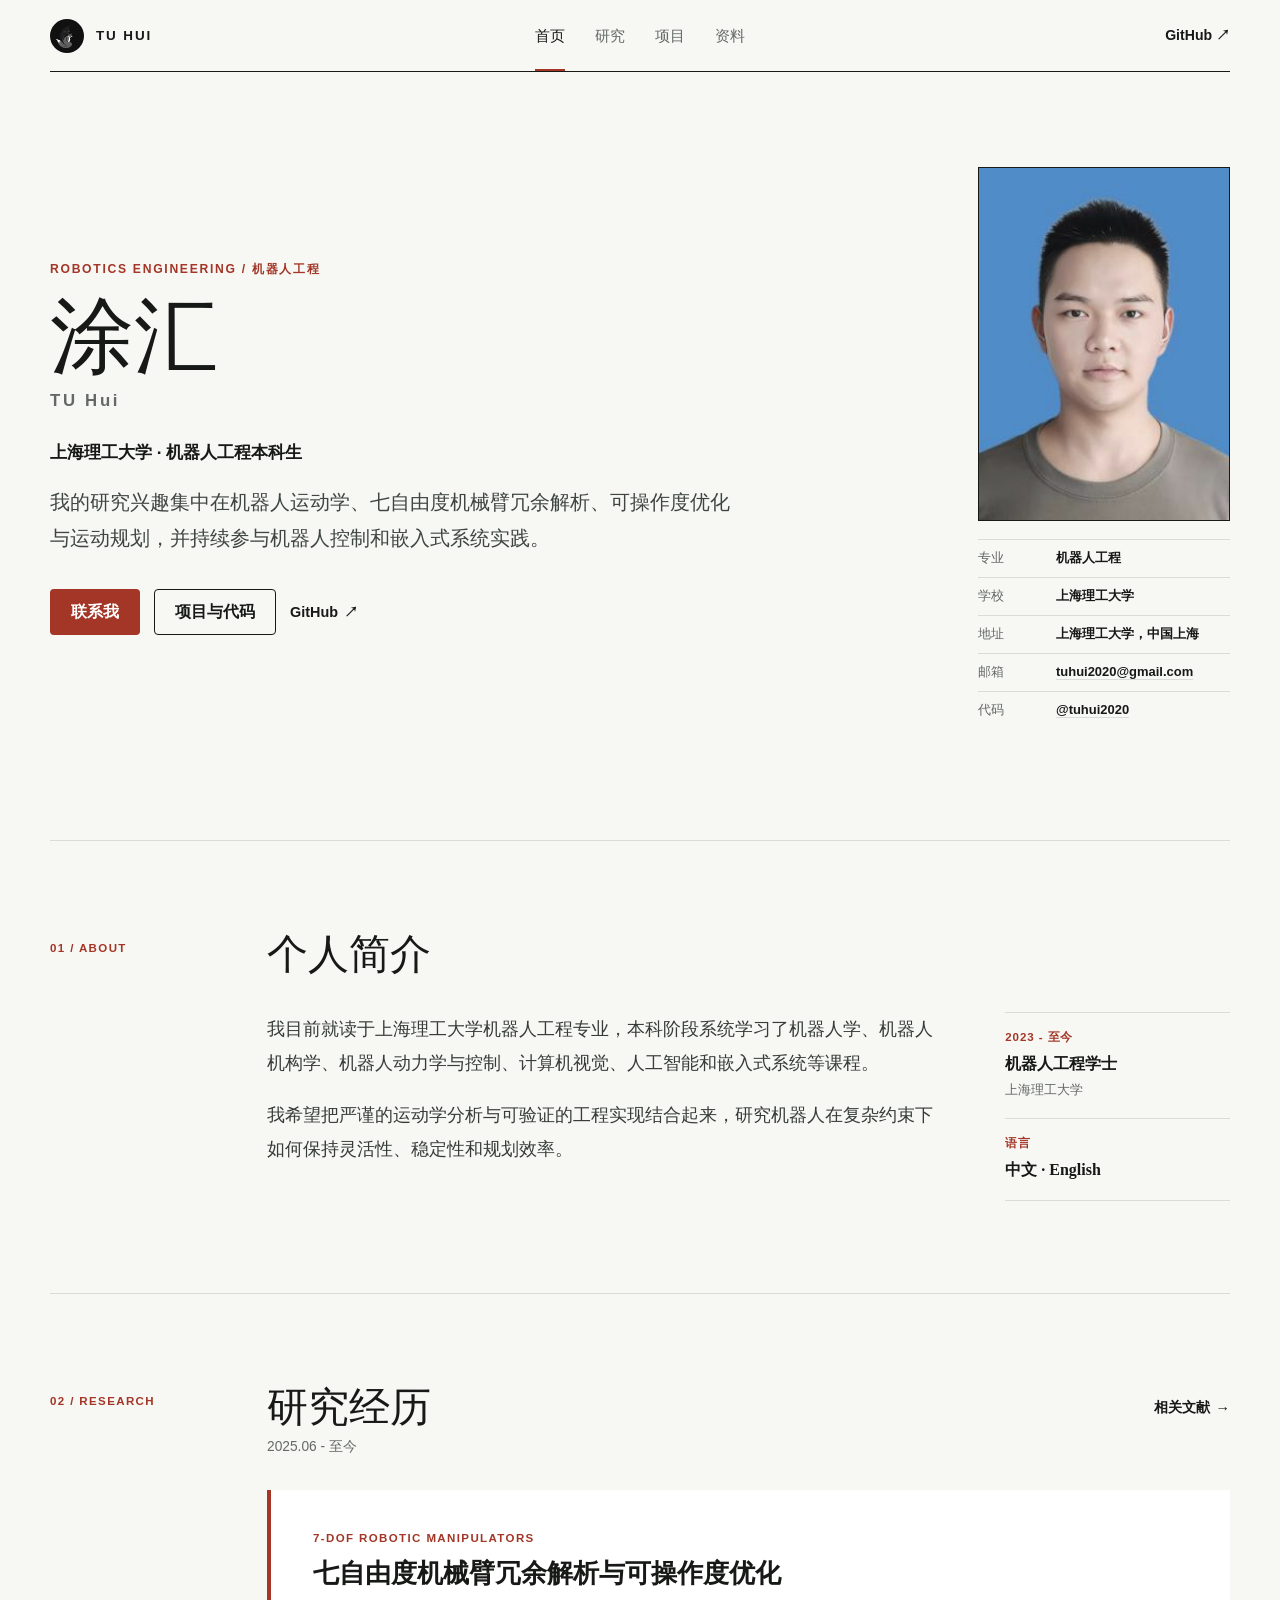
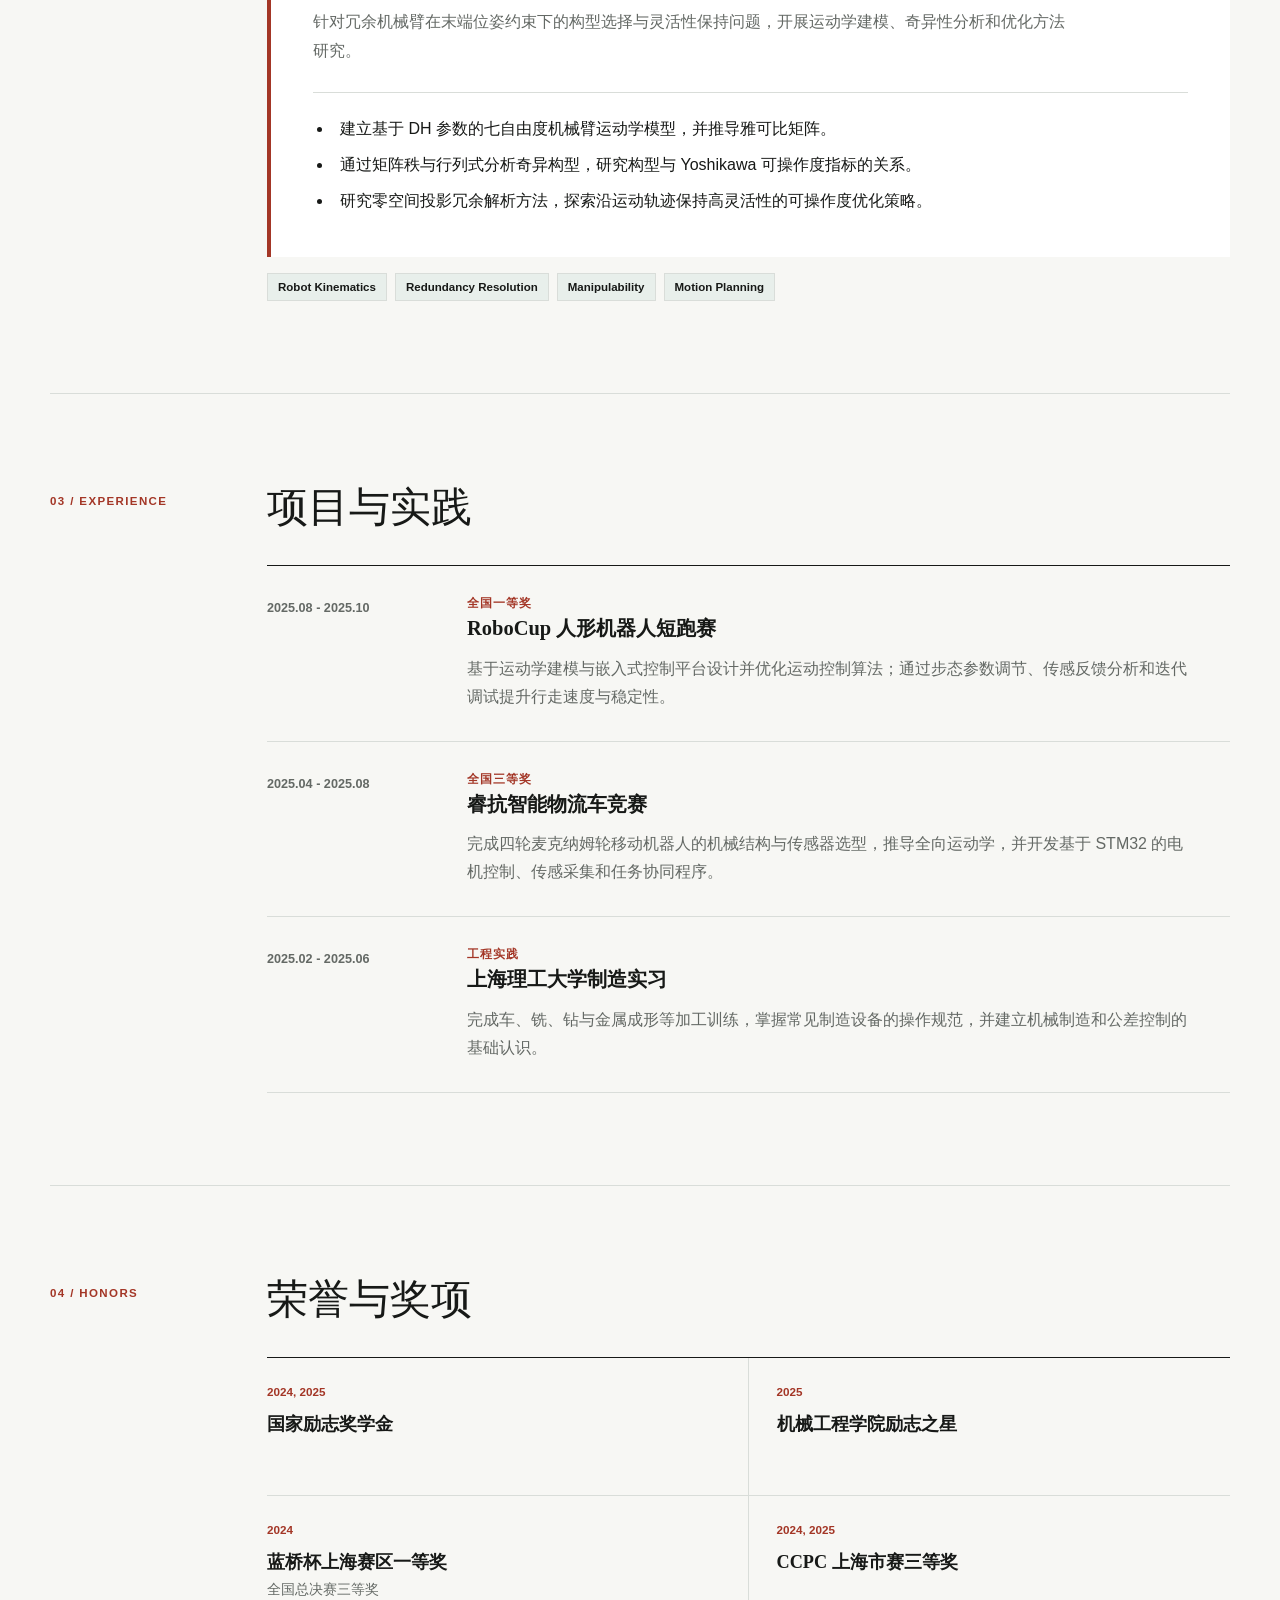
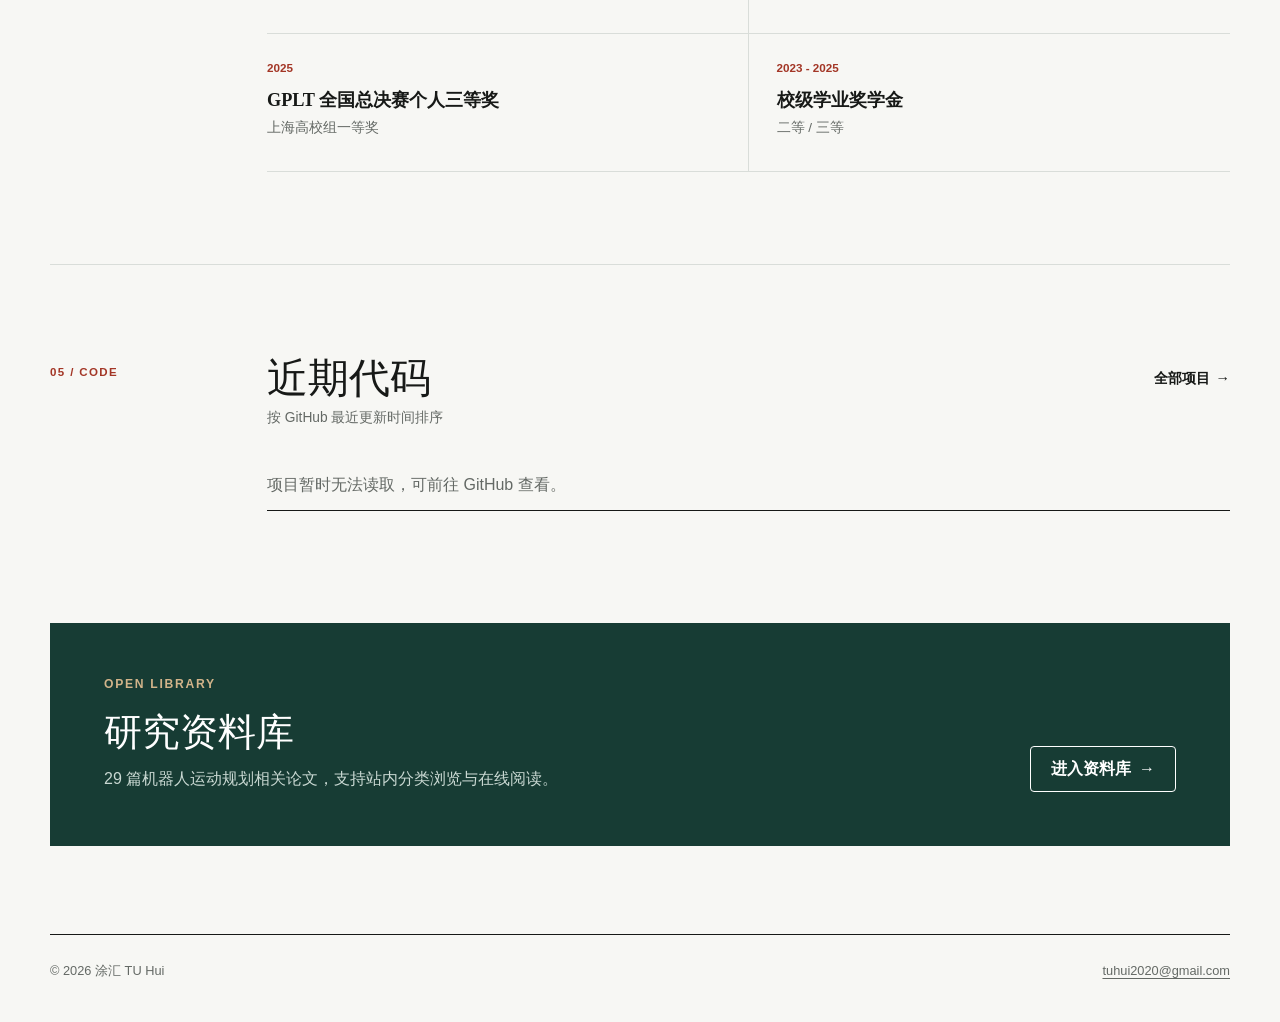
==== commit 7b4c2d53: "Redesign homepage as academic profile" ====
--- a/index.html
+++ b/index.html
@@ -1,10 +1,11 @@
-﻿<!DOCTYPE html>
+<!DOCTYPE html>
 <html lang="zh-CN">
 <head>
   <meta charset="UTF-8">
   <meta name="viewport" content="width=device-width, initial-scale=1.0">
-  <title>Wolfox | 主页面</title>
-  <meta name="description" content="Wolfox 主页。">
+  <title>涂汇 TU Hui | 个人学术主页</title>
+  <meta name="description" content="涂汇的个人学术主页。上海理工大学机器人工程本科生，研究方向为七自由度机械臂、可操作度优化与运动规划。">
+  <link rel="preconnect" href="https://api.github.com">
   <link rel="stylesheet" href="styles.css">
 </head>
 <body data-page="home">
@@ -12,20 +13,150 @@
     <div data-include="nav"></div>
 
     <main>
-      <section class="hero">
-        <p class="eyebrow">tuhui2020.github.io</p>
-        <h1>欢迎来到这里</h1>
-        <div class="hero-actions">
-          <a class="button primary" href="projects.html">项目</a>
-          <a class="button secondary" href="resources.html">资料</a>
+      <section class="profile-hero" aria-labelledby="profile-name">
+        <div class="profile-copy">
+          <p class="eyebrow">Robotics Engineering / 机器人工程</p>
+          <h1 id="profile-name">涂汇 <span>TU Hui</span></h1>
+          <p class="profile-role">上海理工大学 · 机器人工程本科生</p>
+          <p class="profile-intro">
+            我的研究兴趣集中在机器人运动学、七自由度机械臂冗余解析、可操作度优化与运动规划，并持续参与机器人控制和嵌入式系统实践。
+          </p>
+          <div class="profile-links" aria-label="个人链接">
+            <a class="button primary" href="mailto:tuhui2020@gmail.com">联系我</a>
+            <a class="button secondary" href="projects.html">项目与代码</a>
+            <a class="text-arrow-link" href="https://github.com/tuhui2020" target="_blank" rel="noreferrer">GitHub <span aria-hidden="true">↗</span></a>
+          </div>
+        </div>
+
+        <aside class="profile-card" aria-label="个人信息">
+          <img class="profile-photo" src="images/profile.jpg" alt="涂汇的个人照片">
+          <dl class="profile-facts">
+            <div><dt>专业</dt><dd>机器人工程</dd></div>
+            <div><dt>学校</dt><dd>上海理工大学</dd></div>
+            <div><dt>地址</dt><dd>上海理工大学，中国上海</dd></div>
+            <div><dt>邮箱</dt><dd><a href="mailto:tuhui2020@gmail.com">tuhui2020@gmail.com</a></dd></div>
+            <div><dt>代码</dt><dd><a href="https://github.com/tuhui2020" target="_blank" rel="noreferrer">@tuhui2020</a></dd></div>
+          </dl>
+        </aside>
+      </section>
+
+      <section id="about" class="content-section" aria-labelledby="about-title">
+        <div class="section-label">01 / About</div>
+        <div class="section-body">
+          <h2 id="about-title">个人简介</h2>
+          <div class="about-grid">
+            <div class="prose-large">
+              <p>
+                我目前就读于上海理工大学机器人工程专业，本科阶段系统学习了机器人学、机器人机构学、机器人动力学与控制、计算机视觉、人工智能和嵌入式系统等课程。
+              </p>
+              <p>
+                我希望把严谨的运动学分析与可验证的工程实现结合起来，研究机器人在复杂约束下如何保持灵活性、稳定性和规划效率。
+              </p>
+            </div>
+            <dl class="academic-summary">
+              <div><dt>2023 - 至今</dt><dd>机器人工程学士<br><span>上海理工大学</span></dd></div>
+              <div><dt>语言</dt><dd>中文 · English</dd></div>
+            </dl>
+          </div>
         </div>
       </section>
 
-      <section class="entry-grid" aria-label="页面入口">
-        <a class="entry-card" href="projects.html">项目</a>
-        <a class="entry-card" href="resources.html">资料</a>
+      <section id="research" class="content-section" aria-labelledby="research-title">
+        <div class="section-label">02 / Research</div>
+        <div class="section-body">
+          <div class="section-heading-row">
+            <div>
+              <h2 id="research-title">研究经历</h2>
+              <p class="section-note">2025.06 - 至今</p>
+            </div>
+            <a class="text-arrow-link" href="resources.html">相关文献 <span aria-hidden="true">→</span></a>
+          </div>
+          <article class="featured-research">
+            <div class="feature-kicker">7-DOF Robotic Manipulators</div>
+            <h3>七自由度机械臂冗余解析与可操作度优化</h3>
+            <p>针对冗余机械臂在末端位姿约束下的构型选择与灵活性保持问题，开展运动学建模、奇异性分析和优化方法研究。</p>
+            <ul class="detail-list">
+              <li>建立基于 DH 参数的七自由度机械臂运动学模型，并推导雅可比矩阵。</li>
+              <li>通过矩阵秩与行列式分析奇异构型，研究构型与 Yoshikawa 可操作度指标的关系。</li>
+              <li>研究零空间投影冗余解析方法，探索沿运动轨迹保持高灵活性的可操作度优化策略。</li>
+            </ul>
+          </article>
+          <div class="research-tags" aria-label="研究关键词">
+            <span>Robot Kinematics</span><span>Redundancy Resolution</span><span>Manipulability</span><span>Motion Planning</span>
+          </div>
+        </div>
+      </section>
+
+      <section id="experience" class="content-section" aria-labelledby="experience-title">
+        <div class="section-label">03 / Experience</div>
+        <div class="section-body">
+          <h2 id="experience-title">项目与实践</h2>
+          <div class="timeline">
+            <article class="timeline-item">
+              <div class="timeline-date">2025.08 - 2025.10</div>
+              <div>
+                <p class="item-award">全国一等奖</p>
+                <h3>RoboCup 人形机器人短跑赛</h3>
+                <p>基于运动学建模与嵌入式控制平台设计并优化运动控制算法；通过步态参数调节、传感反馈分析和迭代调试提升行走速度与稳定性。</p>
+              </div>
+            </article>
+            <article class="timeline-item">
+              <div class="timeline-date">2025.04 - 2025.08</div>
+              <div>
+                <p class="item-award">全国三等奖</p>
+                <h3>睿抗智能物流车竞赛</h3>
+                <p>完成四轮麦克纳姆轮移动机器人的机械结构与传感器选型，推导全向运动学，并开发基于 STM32 的电机控制、传感采集和任务协同程序。</p>
+              </div>
+            </article>
+            <article class="timeline-item">
+              <div class="timeline-date">2025.02 - 2025.06</div>
+              <div>
+                <p class="item-award">工程实践</p>
+                <h3>上海理工大学制造实习</h3>
+                <p>完成车、铣、钻与金属成形等加工训练，掌握常见制造设备的操作规范，并建立机械制造和公差控制的基础认识。</p>
+              </div>
+            </article>
+          </div>
+        </div>
+      </section>
+
+      <section id="honors" class="content-section" aria-labelledby="honors-title">
+        <div class="section-label">04 / Honors</div>
+        <div class="section-body">
+          <h2 id="honors-title">荣誉与奖项</h2>
+          <div class="honors-grid">
+            <article><span>2024, 2025</span><h3>国家励志奖学金</h3></article>
+            <article><span>2025</span><h3>机械工程学院励志之星</h3></article>
+            <article><span>2024</span><h3>蓝桥杯上海赛区一等奖</h3><p>全国总决赛三等奖</p></article>
+            <article><span>2024, 2025</span><h3>CCPC 上海市赛三等奖</h3></article>
+            <article><span>2025</span><h3>GPLT 全国总决赛个人三等奖</h3><p>上海高校组一等奖</p></article>
+            <article><span>2023 - 2025</span><h3>校级学业奖学金</h3><p>二等 / 三等</p></article>
+          </div>
+        </div>
+      </section>
+
+      <section id="work" class="content-section" aria-labelledby="work-title">
+        <div class="section-label">05 / Code</div>
+        <div class="section-body">
+          <div class="section-heading-row">
+            <div><h2 id="work-title">近期代码</h2><p class="section-note">按 GitHub 最近更新时间排序</p></div>
+            <a class="text-arrow-link" href="projects.html">全部项目 <span aria-hidden="true">→</span></a>
+          </div>
+          <div id="home-repo-status" class="inline-status" aria-live="polite">正在读取项目...</div>
+          <div id="home-repo-list" class="home-repo-list" aria-live="polite"></div>
+        </div>
+      </section>
+
+      <section class="library-strip" aria-labelledby="library-title">
+        <div><p class="eyebrow">Open Library</p><h2 id="library-title">研究资料库</h2><p>29 篇机器人运动规划相关论文，支持站内分类浏览与在线阅读。</p></div>
+        <a class="button light" href="resources.html">进入资料库 <span aria-hidden="true">→</span></a>
       </section>
     </main>
+
+    <footer class="site-footer">
+      <span>© 2026 涂汇 TU Hui</span>
+      <a href="mailto:tuhui2020@gmail.com">tuhui2020@gmail.com</a>
+    </footer>
   </div>
 
   <script src="script.js"></script>
--- a/styles.css
+++ b/styles.css
@@ -1,17 +1,17 @@
-﻿:root {
-  --bg: #f4efe7;
-  --surface: rgba(255, 252, 246, 0.88);
-  --surface-strong: #fffaf2;
-  --ink: #1e1a17;
-  --muted: #5e5349;
-  --line: rgba(51, 35, 18, 0.12);
-  --brand: #b5512d;
-  --brand-deep: #7f341b;
-  --shadow: 0 24px 60px rgba(89, 54, 22, 0.12);
-  --radius-lg: 28px;
-  --radius-md: 18px;
-  --radius-sm: 12px;
-  --max-width: 1120px;
+:root {
+  --paper: #f7f7f4;
+  --surface: #ffffff;
+  --ink: #171917;
+  --muted: #646965;
+  --line: #d9ddd9;
+  --accent: #a33626;
+  --accent-dark: #74251a;
+  --forest: #173c34;
+  --soft-green: #e8efeb;
+  --soft-red: #f4e9e6;
+  --max-width: 1180px;
+  --serif: Georgia, "Times New Roman", "Songti SC", SimSun, serif;
+  --sans: "Segoe UI", "PingFang SC", "Microsoft YaHei", sans-serif;
 }
 
 * { box-sizing: border-box; }
@@ -19,140 +19,224 @@
 body {
   margin: 0;
   min-height: 100vh;
+  background: var(--paper);
   color: var(--ink);
-  font-family: "Segoe UI", "PingFang SC", "Microsoft YaHei", sans-serif;
-  background: radial-gradient(circle at top left, rgba(181, 81, 45, 0.16), transparent 32%), radial-gradient(circle at bottom right, rgba(127, 52, 27, 0.12), transparent 28%), linear-gradient(180deg, var(--bg) 0%, #fbf8f3 100%);
-}
-body::before {
-  content: "";
-  position: fixed;
-  inset: 0;
-  pointer-events: none;
-  background-image: linear-gradient(rgba(255,255,255,0.22) 1px, transparent 1px), linear-gradient(90deg, rgba(255,255,255,0.22) 1px, transparent 1px);
-  background-size: 32px 32px;
-  mask-image: linear-gradient(180deg, rgba(0,0,0,0.4), transparent 85%);
-}
-.readme-page {
-  --surface: #161b22;
-  --surface-strong: #0d1117;
-  --ink: #e6edf3;
-  --muted: #9da7b3;
-  --line: #30363d;
-  --brand: #f0883e;
-  --brand-deep: #ffb86a;
-  background: radial-gradient(circle at top left, rgba(240,136,62,0.09), transparent 24%), linear-gradient(180deg, #0d1117 0%, #0b1016 100%);
-}
-.readme-page::before { background-image: none; }
-.site-shell { width: min(calc(100% - 32px), var(--max-width)); margin: 0 auto; padding: 24px 0 56px; }
+  font-family: var(--sans);
+}
+a { color: inherit; }
+button, input { font: inherit; }
+.site-shell { width: min(calc(100% - 48px), var(--max-width)); margin: 0 auto; }
+
 .site-header {
+  position: sticky;
+  top: 0;
+  z-index: 20;
   display: grid;
-  grid-template-columns: 180px 1fr auto;
+  grid-template-columns: 1fr auto 1fr;
   align-items: center;
-  gap: 28px;
-  padding: 10px 18px;
-  border: 1px solid var(--line);
-  border-radius: 32px;
-  background: rgba(255,250,242,0.82);
-  backdrop-filter: blur(16px);
-  box-shadow: var(--shadow);
-  position: sticky;
-  top: 18px;
-  z-index: 10;
-}
-.site-logo-link { display: block; text-decoration: none; }
-.site-logo-panel {
-  width: 168px; height: 168px; border-radius: 28px; background: linear-gradient(135deg, #fff7ed, #f5dac2);
-  display: grid; place-items: center; overflow: hidden; border: 1px solid rgba(181,81,45,0.16); box-shadow: 0 18px 30px rgba(127,52,27,0.14);
-}
-.site-logo-image { width: 100%; height: 100%; object-fit: cover; }
-.site-logo-fallback { display: grid; place-items: center; width: 100%; height: 100%; font-size: 3rem; font-weight: 800; color: var(--brand-deep); }
-.nav-center { display: grid; justify-items: center; gap: 10px; }
-.nav-wordmark-wrap { display: inline-flex; align-items: center; justify-content: center; min-height: 96px; width: min(100%, 560px); text-decoration: none; }
-.nav-wordmark { max-width: 100%; max-height: 132px; width: 100%; height: auto; object-fit: contain; }
-.brand-wordmark-fallback { font-size: 2rem; line-height: 1; font-weight: 800; letter-spacing: 0.08em; text-transform: uppercase; color: var(--brand-deep); font-family: Georgia, "Times New Roman", serif; }
-.site-nav { display: flex; align-items: center; justify-content: center; gap: 10px; flex-wrap: wrap; }
-.site-nav a { text-decoration: none; color: var(--muted); padding: 10px 16px; border-radius: 999px; transition: 180ms ease; font-weight: 600; }
-.site-nav a:hover, .site-nav a.active { color: var(--brand-deep); background: rgba(181,81,45,0.12); }
-.site-author { justify-self: end; color: var(--muted); font-weight: 700; white-space: nowrap; }
-main { padding-top: 44px; }
-.top-actions { display: flex; justify-content: flex-start; margin-bottom: 18px; }
-.hero, .page-header, .repo-panel, .materials-layout, .readme-shell { animation: rise-in 500ms ease both; }
-.hero { padding: 56px; border-radius: var(--radius-lg); background: linear-gradient(135deg, rgba(255,248,238,0.96), rgba(250,236,221,0.9)), linear-gradient(180deg, #fff, #f8efe4); border: 1px solid var(--line); box-shadow: var(--shadow); text-align: center; }
-.eyebrow { margin: 0 0 10px; text-transform: uppercase; letter-spacing: 0.18em; font-size: 0.82rem; color: var(--brand); font-weight: 700; }
-h1 { margin: 0; font-size: clamp(2.8rem, 7vw, 5.8rem); line-height: 0.95; }
-.section-copy { max-width: 720px; font-size: 1.08rem; line-height: 1.8; color: var(--muted); }
-.hero-actions { display: flex; justify-content: center; gap: 14px; margin-top: 28px; flex-wrap: wrap; }
-.button { display: inline-flex; align-items: center; justify-content: center; min-height: 48px; padding: 0 22px; border-radius: 999px; text-decoration: none; font-weight: 700; transition: transform 180ms ease, box-shadow 180ms ease, background 180ms ease; border: 0; cursor: pointer; }
-.button:hover { transform: translateY(-2px); }
-.button.primary { color: #fff; background: linear-gradient(135deg, var(--brand), var(--brand-deep)); box-shadow: 0 16px 34px rgba(127,52,27,0.24); }
-.button.secondary { color: var(--brand-deep); background: rgba(181,81,45,0.1); border: 1px solid rgba(181,81,45,0.16); }
-.button.small { min-height: 40px; padding: 0 16px; font-size: 0.92rem; }
-.entry-grid, .repo-grid { display: grid; grid-template-columns: repeat(2, minmax(0, 1fr)); gap: 20px; margin-top: 28px; }
-.entry-card, .repo-card { position: relative; overflow: hidden; border-radius: var(--radius-md); border: 1px solid var(--line); background: var(--surface); backdrop-filter: blur(12px); box-shadow: var(--shadow); }
-.entry-card { display: grid; place-items: center; min-height: 180px; padding: 26px; text-decoration: none; color: inherit; font-size: 1.5rem; font-weight: 800; transition: transform 180ms ease, border-color 180ms ease; }
-.entry-card:hover { transform: translateY(-4px); border-color: rgba(181,81,45,0.28); }
-.page-header { margin-bottom: 22px; }
-.repo-panel { padding: 28px; border-radius: var(--radius-lg); border: 1px solid var(--line); background: rgba(255,251,245,0.88); box-shadow: var(--shadow); }
-.repo-panel-head { display: flex; align-items: center; justify-content: space-between; gap: 16px; margin-bottom: 20px; flex-wrap: wrap; }
-.repo-panel-head h2, .repo-card h3 { margin: 0; }
+  min-height: 72px;
+  border-bottom: 1px solid var(--ink);
+  background: rgba(247, 247, 244, 0.94);
+  backdrop-filter: blur(14px);
+}
+.site-identity { display: inline-flex; align-items: center; gap: 12px; width: fit-content; text-decoration: none; }
+.site-logo-image { width: 34px; height: 34px; object-fit: cover; border-radius: 50%; filter: grayscale(1); }
+.site-name { font: 700 0.84rem/1 var(--sans); letter-spacing: 0.14em; }
+.site-nav { display: flex; align-items: center; gap: 30px; }
+.site-nav a { position: relative; padding: 26px 0 24px; color: var(--muted); font-size: 0.91rem; text-decoration: none; }
+.site-nav a::after { content: ""; position: absolute; right: 0; bottom: -1px; left: 0; height: 2px; background: transparent; }
+.site-nav a:hover, .site-nav a.active { color: var(--ink); }
+.site-nav a.active::after { background: var(--accent); }
+.header-github { justify-self: end; font-size: 0.88rem; font-weight: 700; text-decoration: none; }
+.header-github:hover, .text-arrow-link:hover { color: var(--accent); }
+
+.profile-hero {
+  display: grid;
+  grid-template-columns: minmax(0, 1.45fr) minmax(300px, 0.55fr);
+  align-items: center;
+  gap: 9%;
+  min-height: calc(100svh - 132px);
+  padding: 64px 0 80px;
+}
+.eyebrow { margin: 0 0 20px; color: var(--accent); font-size: 0.76rem; font-weight: 800; letter-spacing: 0.14em; text-transform: uppercase; }
+.profile-copy h1 { margin: 0; font: 400 5.25rem/0.94 var(--serif); letter-spacing: 0; }
+.profile-copy h1 span { display: block; margin-top: 16px; color: var(--muted); font: 600 1.05rem/1 var(--sans); letter-spacing: 0.16em; }
+.profile-role { margin: 30px 0 0; font-size: 1.08rem; font-weight: 700; }
+.profile-intro { max-width: 690px; margin: 20px 0 0; color: #3f4541; font: 400 1.24rem/1.85 var(--serif); }
+.profile-links { display: flex; align-items: center; gap: 14px; margin-top: 32px; flex-wrap: wrap; }
+.button { display: inline-flex; align-items: center; justify-content: center; gap: 8px; min-height: 46px; padding: 0 20px; border: 1px solid transparent; border-radius: 4px; font-weight: 700; text-decoration: none; cursor: pointer; transition: background 160ms ease, color 160ms ease, border-color 160ms ease; }
+.button.primary { background: var(--accent); color: #fff; }
+.button.primary:hover { background: var(--accent-dark); }
+.button.secondary { border-color: var(--ink); background: transparent; color: var(--ink); }
+.button.secondary:hover { background: var(--ink); color: #fff; }
+.button.small { min-height: 38px; padding: 0 14px; font-size: 0.86rem; }
+.button.light { border-color: #fff; color: #fff; }
+.button.light:hover { background: #fff; color: var(--forest); }
+.text-arrow-link { display: inline-flex; align-items: center; gap: 6px; font-size: 0.9rem; font-weight: 700; text-decoration: none; }
+.profile-card { align-self: center; margin: 0; }
+.profile-photo { display: block; width: min(100%, 252px); aspect-ratio: 239 / 336; margin-left: auto; border: 1px solid var(--ink); object-fit: cover; object-position: center top; filter: saturate(0.78); }
+.profile-facts { width: min(100%, 252px); margin: 18px 0 0 auto; }
+.profile-facts div { display: grid; grid-template-columns: 66px 1fr; gap: 12px; padding: 10px 0; border-top: 1px solid var(--line); font-size: 0.81rem; }
+.profile-facts dt { color: var(--muted); }
+.profile-facts dd { min-width: 0; margin: 0; font-weight: 700; overflow-wrap: anywhere; }
+.profile-facts a { text-decoration-color: var(--line); text-underline-offset: 3px; }
+
+.content-section { display: grid; grid-template-columns: 175px 1fr; gap: 42px; padding: 92px 0; border-top: 1px solid var(--line); scroll-margin-top: 72px; }
+.section-label { padding-top: 9px; color: var(--accent); font-size: 0.72rem; font-weight: 800; letter-spacing: 0.12em; text-transform: uppercase; }
+.section-body { min-width: 0; }
+.section-body > h2, .section-heading-row h2 { margin: 0 0 34px; font: 400 2.55rem/1.1 var(--serif); }
+.section-heading-row { display: flex; align-items: flex-start; justify-content: space-between; gap: 24px; margin-bottom: 34px; }
+.section-heading-row h2 { margin-bottom: 7px; }
+.section-heading-row .text-arrow-link { margin-top: 12px; white-space: nowrap; }
+.section-note { margin: 0; color: var(--muted); font-size: 0.86rem; }
+.prose-large { max-width: 760px; color: #373c38; font: 400 1.15rem/1.85 var(--serif); }
+.prose-large p { margin: 0 0 18px; }
+.about-grid { display: grid; grid-template-columns: minmax(0, 1.5fr) minmax(220px, 0.5fr); gap: 64px; }
+.academic-summary { margin: 0; }
+.academic-summary div { padding: 17px 0; border-top: 1px solid var(--line); }
+.academic-summary div:last-child { border-bottom: 1px solid var(--line); }
+.academic-summary dt { margin-bottom: 7px; color: var(--accent); font-size: 0.72rem; font-weight: 800; letter-spacing: 0.08em; text-transform: uppercase; }
+.academic-summary dd { margin: 0; font: 600 1rem/1.55 var(--serif); }
+.academic-summary dd span { color: var(--muted); font-family: var(--sans); font-size: 0.8rem; font-weight: 400; }
+
+.featured-research { padding: 42px; border-left: 4px solid var(--accent); background: var(--surface); }
+.feature-kicker { margin-bottom: 12px; color: var(--accent); font-size: 0.72rem; font-weight: 800; letter-spacing: 0.12em; text-transform: uppercase; }
+.featured-research h3 { max-width: 720px; margin: 0 0 18px; font: 600 1.65rem/1.3 var(--serif); }
+.featured-research > p { max-width: 760px; margin: 0; color: var(--muted); line-height: 1.8; }
+.detail-list { margin: 26px 0 0; padding: 22px 0 0 20px; border-top: 1px solid var(--line); }
+.detail-list li { padding-left: 7px; line-height: 1.75; }
+.detail-list li + li { margin-top: 8px; }
+.research-tags { display: flex; gap: 8px; margin-top: 16px; flex-wrap: wrap; }
+.research-tags span { padding: 7px 10px; border: 1px solid var(--line); background: var(--soft-green); font-size: 0.72rem; font-weight: 700; }
+
+.timeline { border-top: 1px solid var(--ink); }
+.timeline-item { display: grid; grid-template-columns: 170px 1fr; gap: 30px; padding: 30px 0; border-bottom: 1px solid var(--line); }
+.timeline-date { padding-top: 5px; color: var(--muted); font-size: 0.79rem; font-weight: 700; }
+.timeline-item h3 { margin: 4px 0 12px; font: 600 1.28rem/1.35 var(--serif); }
+.timeline-item p:last-child { max-width: 720px; margin: 0; color: var(--muted); line-height: 1.75; }
+.item-award { margin: 0; color: var(--accent); font-size: 0.73rem; font-weight: 800; letter-spacing: 0.08em; }
+
+.honors-grid { display: grid; grid-template-columns: repeat(2, minmax(0, 1fr)); border-top: 1px solid var(--ink); }
+.honors-grid article { min-height: 138px; padding: 24px 28px 24px 0; border-bottom: 1px solid var(--line); }
+.honors-grid article:nth-child(odd) { border-right: 1px solid var(--line); }
+.honors-grid article:nth-child(even) { padding-left: 28px; }
+.honors-grid span { color: var(--accent); font-size: 0.73rem; font-weight: 800; }
+.honors-grid h3 { margin: 12px 0 0; font: 600 1.14rem/1.4 var(--serif); }
+.honors-grid p { margin: 6px 0 0; color: var(--muted); font-size: 0.85rem; }
+.inline-status { padding: 14px 0; color: var(--muted); }
+.inline-status:empty { display: none; }
+.home-repo-list { border-top: 1px solid var(--ink); }
+.home-repo-item { display: grid; grid-template-columns: 54px minmax(0, 1fr) 220px; gap: 20px; align-items: center; padding: 25px 0; border-bottom: 1px solid var(--line); }
+.home-repo-number { color: var(--accent); font: 600 0.78rem/1 var(--sans); }
+.home-repo-item h3 { margin: 0 0 7px; font: 600 1.15rem/1.3 var(--serif); overflow-wrap: anywhere; }
+.home-repo-item p { margin: 0; color: var(--muted); font-size: 0.85rem; line-height: 1.55; }
+.home-repo-meta { display: grid; grid-template-columns: 1fr 1fr auto; gap: 14px; align-items: center; color: var(--muted); font-size: 0.74rem; }
+.home-repo-meta a { color: var(--ink); font-weight: 800; text-decoration: none; }
+
+.library-strip { display: flex; align-items: end; justify-content: space-between; gap: 30px; margin: 20px 0 88px; padding: 54px; background: var(--forest); color: #fff; }
+.library-strip h2 { margin: 0 0 12px; font: 400 2.4rem/1.1 var(--serif); }
+.library-strip p:not(.eyebrow) { max-width: 620px; margin: 0; color: #c9d8d2; line-height: 1.7; }
+.library-strip .eyebrow { color: #d2b48a; }
+.site-footer { display: flex; justify-content: space-between; gap: 20px; padding: 28px 0 42px; border-top: 1px solid var(--ink); color: var(--muted); font-size: 0.8rem; }
+.site-footer a { text-underline-offset: 3px; }
+
+/* Shared project and library pages */
+main { min-width: 0; }
+.top-actions { margin: 38px 0 22px; }
+.page-header { padding: 32px 0 34px; }
+.page-header h1 { margin: 0; font: 400 3.5rem/1 var(--serif); }
+.repo-panel { margin-bottom: 70px; padding: 30px; border: 1px solid var(--line); background: var(--surface); }
+.repo-panel-head { display: flex; align-items: center; justify-content: space-between; gap: 18px; margin-bottom: 20px; }
+.repo-panel-head h2 { margin: 0; font: 600 1.35rem/1.2 var(--serif); }
+.text-link, .materials-link { color: var(--accent-dark); font-weight: 700; text-decoration: none; }
+.text-link:hover, .materials-link:hover { text-decoration: underline; }
+.repo-status { padding: 14px 16px; border-left: 3px solid var(--accent); background: var(--soft-red); color: var(--muted); font-size: 0.86rem; }
+.repo-status:empty { display: none; }
+.repo-grid { display: grid; grid-template-columns: repeat(2, minmax(0, 1fr)); gap: 16px; margin-top: 20px; }
+.repo-card { display: flex; flex-direction: column; min-height: 230px; padding: 22px; border: 1px solid var(--line); background: var(--paper); }
+.repo-card-top { display: flex; align-items: flex-start; justify-content: space-between; gap: 12px; }
 .repo-text { min-width: 0; }
-.repo-name { overflow: hidden; text-overflow: ellipsis; white-space: nowrap; }
-.text-link, .repo-links a, .materials-link { color: var(--brand-deep); font-weight: 700; text-decoration: none; }
-.text-link:hover, .repo-links a:hover, .materials-link:hover { text-decoration: underline; }
-.repo-status { padding: 16px 18px; border-radius: var(--radius-sm); background: rgba(181,81,45,0.08); color: var(--muted); }
-.repo-card { padding: 22px; }
-.repo-card-top { display: flex; align-items: flex-start; justify-content: space-between; gap: 12px; margin-bottom: 14px; }
-.repo-badge { padding: 6px 10px; border-radius: 999px; background: rgba(181,81,45,0.12); color: var(--brand-deep); font-size: 0.78rem; font-weight: 700; white-space: nowrap; }
-.repo-meta { display: flex; flex-wrap: wrap; gap: 14px; margin-top: 14px; color: var(--muted); }
-.repo-links { display: flex; gap: 16px; margin-top: 18px; flex-wrap: wrap; }
-.materials-layout { display: grid; grid-template-columns: minmax(280px, 360px) minmax(0, 1.45fr); gap: 22px; }
-.materials-panel, .viewer-panel { min-height: 70vh; }
-.viewer-panel:fullscreen { width: 100vw; height: 100vh; margin: 0; border-radius: 0; padding: 18px; background: #f8f4ee; }
-.viewer-panel:fullscreen .materials-viewer { min-height: calc(100vh - 120px); }
+.repo-name { margin: 0; font: 600 1.15rem/1.3 var(--serif); overflow-wrap: anywhere; }
+.repo-card p { color: var(--muted); line-height: 1.6; }
+.repo-badge { flex: none; padding: 5px 8px; background: var(--soft-green); color: var(--forest); font-size: 0.7rem; font-weight: 800; }
+.repo-meta { display: flex; gap: 12px; margin-top: auto; padding-top: 16px; color: var(--muted); font-size: 0.76rem; flex-wrap: wrap; }
+.repo-links { display: flex; gap: 10px; margin-top: 16px; flex-wrap: wrap; }
+.materials-layout { display: grid; grid-template-columns: minmax(280px, 360px) minmax(0, 1fr); gap: 18px; margin-top: 38px; }
+.materials-panel, .viewer-panel { min-height: 72vh; }
+.materials-root { margin-top: 18px; }
+.materials-list { margin: 0; padding-left: 16px; list-style: none; }
+.materials-list.root { padding-left: 0; }
+.materials-item + .materials-item { margin-top: 7px; }
+.materials-item details { padding: 9px 10px; border: 1px solid var(--line); background: var(--paper); }
+.materials-item summary { cursor: pointer; font-weight: 700; }
+.materials-item.file { border-bottom: 1px solid var(--line); }
+.materials-file-button { width: 100%; padding: 10px 8px; border: 0; background: transparent; text-align: left; cursor: pointer; overflow: hidden; text-overflow: ellipsis; white-space: nowrap; }
 .viewer-title, .viewer-status { min-width: 0; overflow: hidden; text-overflow: ellipsis; white-space: nowrap; }
-.materials-root { margin-top: 22px; }
-.materials-list { list-style: none; margin: 0; padding-left: 18px; }
-.materials-list.root { padding-left: 0; }
-.materials-item + .materials-item { margin-top: 8px; }
-.materials-item details { padding: 10px 12px; border: 1px solid var(--line); border-radius: 14px; background: rgba(255,252,246,0.72); }
-.materials-item summary { cursor: pointer; color: var(--ink); font-weight: 700; }
-.materials-item.file { padding: 0; border: 1px solid var(--line); border-radius: 12px; background: rgba(255,252,246,0.72); }
-.materials-file-button { width: 100%; padding: 10px 12px; border: 0; background: transparent; text-align: left; color: var(--brand-deep); font: inherit; cursor: pointer; overflow: hidden; text-overflow: ellipsis; white-space: nowrap; }
-.materials-viewer { width: 100%; min-height: calc(78vh - 88px); margin-top: 22px; border: 1px solid var(--line); border-radius: 16px; background: #fff; }
-.readme-shell { padding: 28px; border-radius: var(--radius-lg); border: 1px solid var(--line); background: var(--surface-strong); box-shadow: var(--shadow); }
-.readme-content { padding: 32px; border-radius: 16px; border: 1px solid var(--line); background: #0d1117; }
-.markdown-body { color: #e6edf3; line-height: 1.7; word-wrap: break-word; }
+.materials-viewer { width: 100%; min-height: calc(78vh - 88px); margin-top: 18px; border: 1px solid var(--line); background: #fff; }
+.viewer-panel:fullscreen { width: 100vw; height: 100vh; margin: 0; padding: 18px; background: var(--paper); }
+.viewer-panel:fullscreen .materials-viewer { min-height: calc(100vh - 110px); }
+
+/* README reader */
+.readme-page { background: #0d1117; color: #e6edf3; }
+.readme-page .site-header { border-color: #30363d; background: rgba(13, 17, 23, 0.94); }
+.readme-page .site-nav a, .readme-page .header-github { color: #c9d1d9; }
+.readme-page .site-logo-image { filter: grayscale(1) invert(1); }
+.readme-shell { margin-bottom: 70px; padding: 28px; border: 1px solid #30363d; background: #161b22; }
+.readme-meta h1 { margin: 0; font: 400 3rem/1.1 var(--serif); }
+.section-copy { color: #9da7b3; line-height: 1.7; }
+.readme-content { padding: 30px; border: 1px solid #30363d; background: #0d1117; }
+.markdown-body { color: #e6edf3; line-height: 1.7; overflow-wrap: anywhere; }
 .markdown-body > *:first-child { margin-top: 0; }
-.markdown-body > *:last-child { margin-bottom: 0; }
-.markdown-body h1, .markdown-body h2, .markdown-body h3, .markdown-body h4, .markdown-body h5, .markdown-body h6 { margin-top: 24px; margin-bottom: 16px; font-weight: 600; line-height: 1.25; border-bottom: 1px solid #30363d; padding-bottom: 0.3em; }
-.markdown-body h1, .markdown-body h2 { font-size: 2rem; }
-.markdown-body h3 { font-size: 1.5rem; }
-.markdown-body p, .markdown-body ul, .markdown-body ol, .markdown-body blockquote, .markdown-body table, .markdown-body pre { margin-top: 0; margin-bottom: 16px; }
-.markdown-body a { color: #58a6ff; text-decoration: none; }
-.markdown-body a:hover { text-decoration: underline; }
-.markdown-body code { padding: 0.2em 0.4em; margin: 0; font-size: 85%; border-radius: 6px; background: rgba(110,118,129,0.4); }
-.markdown-body pre { padding: 16px; overflow: auto; line-height: 1.45; border-radius: 8px; background: #161b22; }
+.markdown-body h1, .markdown-body h2, .markdown-body h3, .markdown-body h4 { margin-top: 24px; margin-bottom: 16px; padding-bottom: 0.3em; border-bottom: 1px solid #30363d; font-family: var(--sans); }
+.markdown-body a { color: #58a6ff; }
+.markdown-body code { padding: 0.2em 0.4em; border-radius: 4px; background: rgba(110, 118, 129, 0.4); }
+.markdown-body pre { padding: 16px; overflow: auto; background: #161b22; }
 .markdown-body pre code { padding: 0; background: transparent; }
-.markdown-body blockquote { padding: 0 1em; color: #8b949e; border-left: 0.25em solid #30363d; }
+.markdown-body blockquote { padding-left: 16px; border-left: 4px solid #30363d; color: #8b949e; }
 .markdown-body table { display: block; width: max-content; max-width: 100%; overflow: auto; border-collapse: collapse; }
-.markdown-body th, .markdown-body td { padding: 6px 13px; border: 1px solid #30363d; }
+.markdown-body th, .markdown-body td { padding: 7px 12px; border: 1px solid #30363d; }
 .markdown-body img { max-width: 100%; }
-@keyframes rise-in { from { opacity: 0; transform: translateY(14px); } to { opacity: 1; transform: translateY(0); } }
-@media (max-width: 980px) {
-  .site-header { grid-template-columns: 1fr; justify-items: center; }
+
+@media (max-width: 900px) {
+  .profile-hero { grid-template-columns: minmax(0, 1fr) 230px; gap: 46px; }
+  .profile-copy h1 { font-size: 4.4rem; }
+  .content-section { grid-template-columns: 120px 1fr; gap: 28px; }
+  .about-grid { grid-template-columns: 1fr; gap: 28px; }
+  .home-repo-item { grid-template-columns: 44px minmax(0, 1fr); }
+  .home-repo-meta { grid-column: 2; }
   .materials-layout { grid-template-columns: 1fr; }
   .materials-panel, .viewer-panel { min-height: auto; }
+}
+
+@media (max-width: 680px) {
+  .site-shell { width: min(calc(100% - 28px), var(--max-width)); }
+  .site-header { grid-template-columns: 1fr auto; min-height: 62px; }
+  .site-nav { grid-row: 2; grid-column: 1 / -1; width: 100%; gap: 0; border-top: 1px solid var(--line); }
+  .site-nav a { flex: 1; padding: 13px 6px 12px; text-align: center; }
+  .header-github { font-size: 0.78rem; }
+  .profile-hero { grid-template-columns: 1fr; gap: 34px; min-height: auto; padding: 46px 0 58px; }
+  .profile-copy h1 { font-size: 3.65rem; }
+  .profile-intro { font-size: 1.08rem; line-height: 1.75; }
+  .profile-card { display: grid; grid-template-columns: 106px 1fr; gap: 18px; align-items: start; }
+  .profile-photo { width: 106px; margin: 0; }
+  .profile-facts { width: 100%; margin: 0; }
+  .profile-facts div { grid-template-columns: 54px 1fr; padding: 7px 0; font-size: 0.73rem; }
+  .content-section { grid-template-columns: 1fr; gap: 20px; padding: 62px 0; scroll-margin-top: 112px; }
+  .section-label { padding: 0; }
+  .section-body > h2, .section-heading-row h2 { font-size: 2.15rem; }
+  .section-heading-row { align-items: end; }
+  .prose-large { font-size: 1.05rem; }
+  .featured-research { padding: 28px 22px; }
+  .timeline-item { grid-template-columns: 1fr; gap: 8px; padding: 26px 0; }
+  .honors-grid { grid-template-columns: 1fr; }
+  .honors-grid article:nth-child(odd) { border-right: 0; }
+  .honors-grid article:nth-child(even) { padding-left: 0; }
+  .honors-grid article { min-height: 0; }
+  .home-repo-item { grid-template-columns: 34px minmax(0, 1fr); gap: 12px; }
+  .home-repo-meta { grid-template-columns: 1fr; gap: 5px; }
+  .library-strip { align-items: flex-start; flex-direction: column; margin-bottom: 62px; padding: 34px 24px; }
+  .site-footer { flex-direction: column; }
+  .repo-grid { grid-template-columns: 1fr; }
+  .repo-panel, .readme-shell, .readme-content { padding: 18px; }
   .materials-viewer { min-height: 60vh; }
 }
-@media (max-width: 620px) {
-  .site-shell { width: min(calc(100% - 18px), var(--max-width)); }
-  .site-header { padding: 16px; position: static; }
-  .site-logo-panel { width: 132px; height: 132px; }
-  .nav-wordmark { max-width: 100%; max-height: 104px; }
-  .site-nav { width: 100%; }
-  .site-nav a { flex: 1 1 calc(33.33% - 8px); text-align: center; }
-  .site-author { justify-self: center; }
-  .hero { padding: 34px 24px; }
-  .entry-grid, .repo-grid { grid-template-columns: 1fr; }
-  .repo-panel, .readme-shell, .readme-content { padding: 18px; }
-}
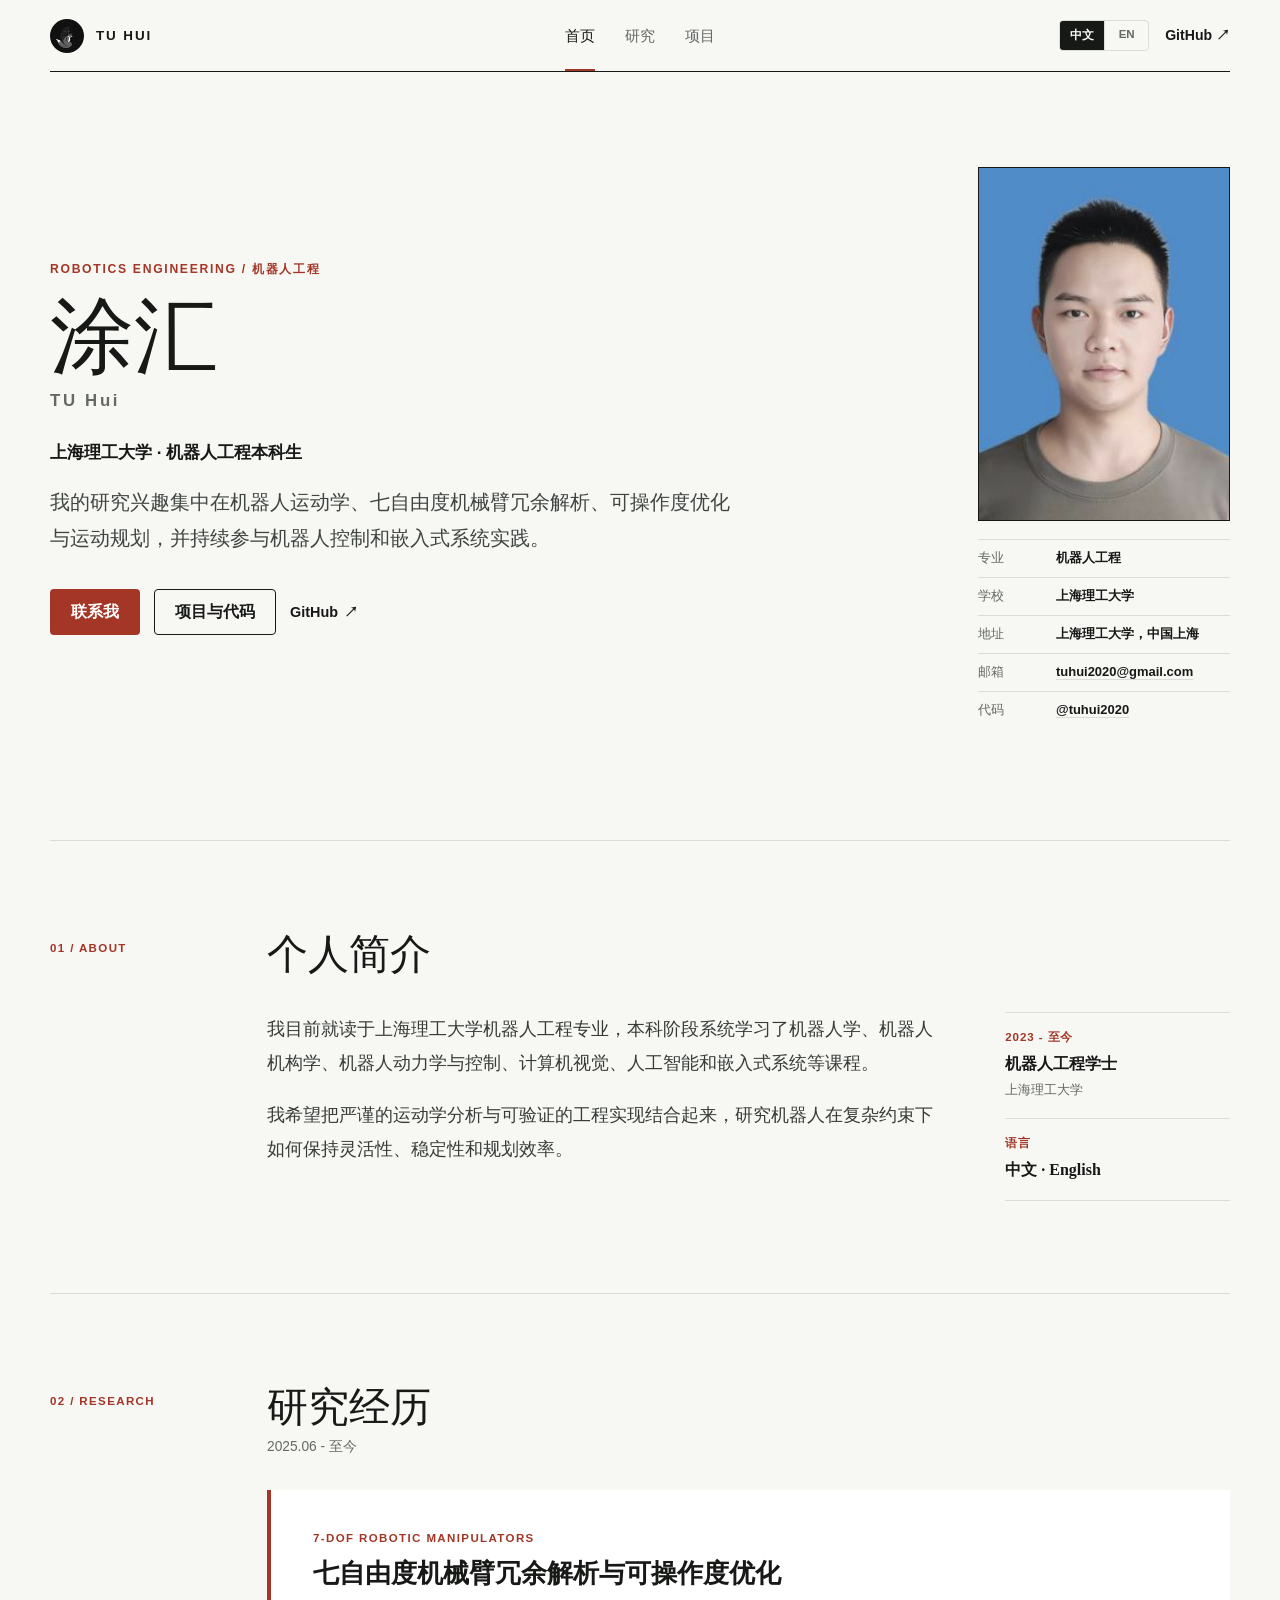
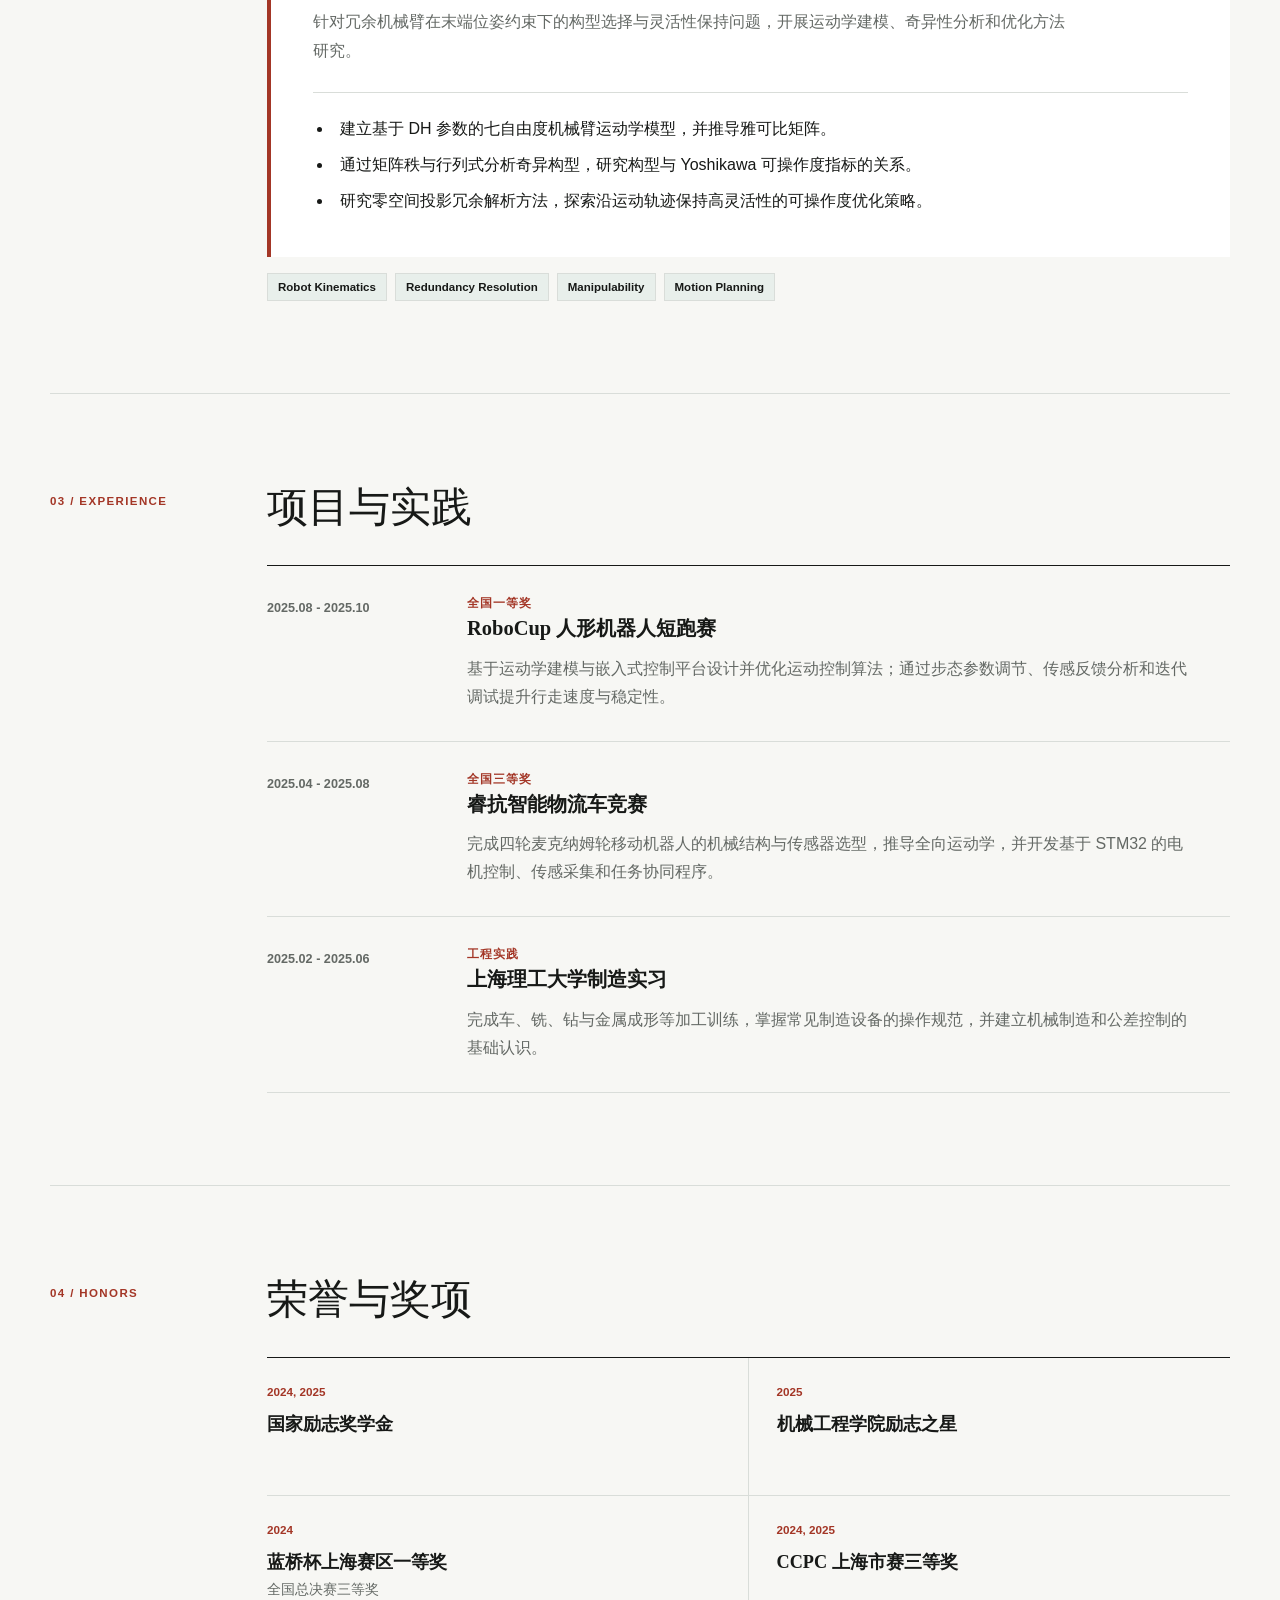
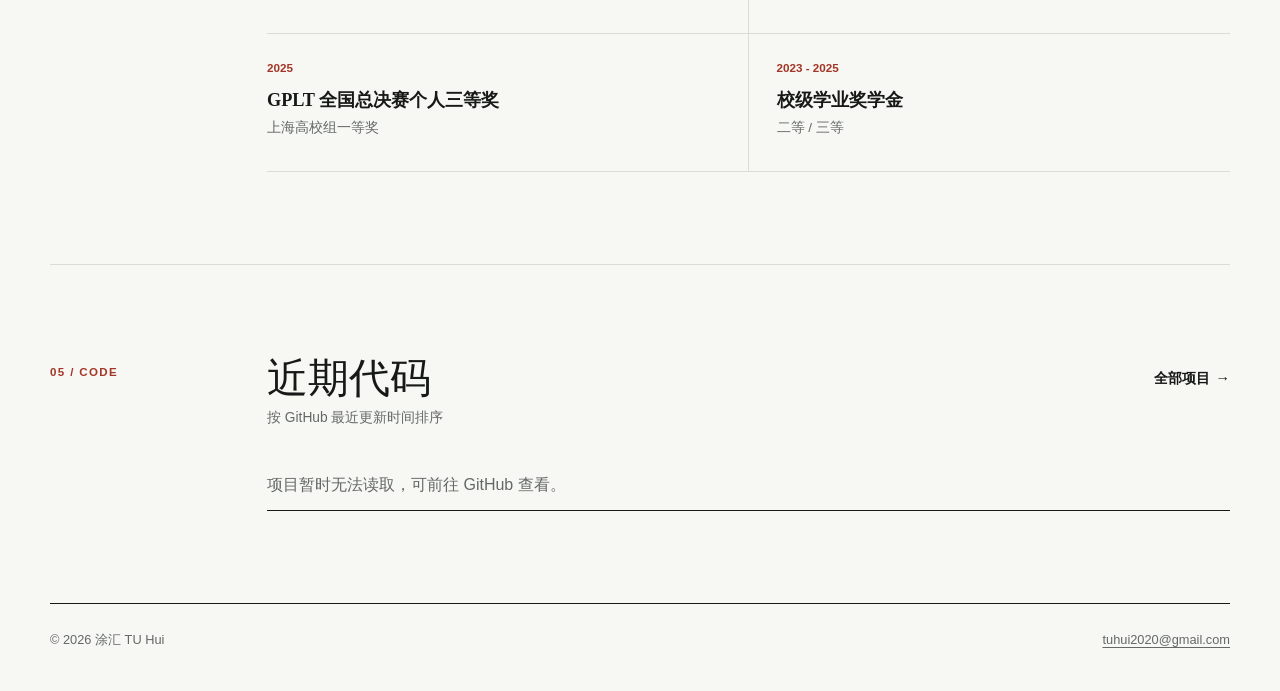
==== commit 1dd44186: "Add English profile and remove paper library" ====
--- a/index.html
+++ b/index.html
@@ -5,6 +5,8 @@
   <meta name="viewport" content="width=device-width, initial-scale=1.0">
   <title>涂汇 TU Hui | 个人学术主页</title>
   <meta name="description" content="涂汇的个人学术主页。上海理工大学机器人工程本科生，研究方向为七自由度机械臂、可操作度优化与运动规划。">
+  <link rel="alternate" hreflang="zh-CN" href="index.html">
+  <link rel="alternate" hreflang="en" href="index-en.html">
   <link rel="preconnect" href="https://api.github.com">
   <link rel="stylesheet" href="styles.css">
 </head>
@@ -69,7 +71,6 @@
               <h2 id="research-title">研究经历</h2>
               <p class="section-note">2025.06 - 至今</p>
             </div>
-            <a class="text-arrow-link" href="resources.html">相关文献 <span aria-hidden="true">→</span></a>
           </div>
           <article class="featured-research">
             <div class="feature-kicker">7-DOF Robotic Manipulators</div>
@@ -147,10 +148,6 @@
         </div>
       </section>
 
-      <section class="library-strip" aria-labelledby="library-title">
-        <div><p class="eyebrow">Open Library</p><h2 id="library-title">研究资料库</h2><p>29 篇机器人运动规划相关论文，支持站内分类浏览与在线阅读。</p></div>
-        <a class="button light" href="resources.html">进入资料库 <span aria-hidden="true">→</span></a>
-      </section>
     </main>
 
     <footer class="site-footer">
--- a/styles.css
+++ b/styles.css
@@ -47,8 +47,14 @@
 .site-nav a::after { content: ""; position: absolute; right: 0; bottom: -1px; left: 0; height: 2px; background: transparent; }
 .site-nav a:hover, .site-nav a.active { color: var(--ink); }
 .site-nav a.active::after { background: var(--accent); }
-.header-github { justify-self: end; font-size: 0.88rem; font-weight: 700; text-decoration: none; }
+.header-actions { display: flex; align-items: center; justify-self: end; gap: 16px; }
+.header-github { font-size: 0.88rem; font-weight: 700; text-decoration: none; }
 .header-github:hover, .text-arrow-link:hover { color: var(--accent); }
+.language-switch { display: inline-grid; grid-template-columns: 1fr 1fr; border: 1px solid var(--line); border-radius: 4px; overflow: hidden; }
+.language-switch a { min-width: 44px; padding: 7px 9px; color: var(--muted); font-size: 0.72rem; font-weight: 700; text-align: center; text-decoration: none; }
+.language-switch a + a { border-left: 1px solid var(--line); }
+.language-switch a:hover { color: var(--ink); }
+.language-switch a.active { background: var(--ink); color: #fff; }
 
 .profile-hero {
   display: grid;
@@ -70,8 +76,6 @@
 .button.secondary { border-color: var(--ink); background: transparent; color: var(--ink); }
 .button.secondary:hover { background: var(--ink); color: #fff; }
 .button.small { min-height: 38px; padding: 0 14px; font-size: 0.86rem; }
-.button.light { border-color: #fff; color: #fff; }
-.button.light:hover { background: #fff; color: var(--forest); }
 .text-arrow-link { display: inline-flex; align-items: center; gap: 6px; font-size: 0.9rem; font-weight: 700; text-decoration: none; }
 .profile-card { align-self: center; margin: 0; }
 .profile-photo { display: block; width: min(100%, 252px); aspect-ratio: 239 / 336; margin-left: auto; border: 1px solid var(--ink); object-fit: cover; object-position: center top; filter: saturate(0.78); }
@@ -133,10 +137,6 @@
 .home-repo-meta { display: grid; grid-template-columns: 1fr 1fr auto; gap: 14px; align-items: center; color: var(--muted); font-size: 0.74rem; }
 .home-repo-meta a { color: var(--ink); font-weight: 800; text-decoration: none; }
 
-.library-strip { display: flex; align-items: end; justify-content: space-between; gap: 30px; margin: 20px 0 88px; padding: 54px; background: var(--forest); color: #fff; }
-.library-strip h2 { margin: 0 0 12px; font: 400 2.4rem/1.1 var(--serif); }
-.library-strip p:not(.eyebrow) { max-width: 620px; margin: 0; color: #c9d8d2; line-height: 1.7; }
-.library-strip .eyebrow { color: #d2b48a; }
 .site-footer { display: flex; justify-content: space-between; gap: 20px; padding: 28px 0 42px; border-top: 1px solid var(--ink); color: var(--muted); font-size: 0.8rem; }
 .site-footer a { text-underline-offset: 3px; }
 
@@ -148,8 +148,8 @@
 .repo-panel { margin-bottom: 70px; padding: 30px; border: 1px solid var(--line); background: var(--surface); }
 .repo-panel-head { display: flex; align-items: center; justify-content: space-between; gap: 18px; margin-bottom: 20px; }
 .repo-panel-head h2 { margin: 0; font: 600 1.35rem/1.2 var(--serif); }
-.text-link, .materials-link { color: var(--accent-dark); font-weight: 700; text-decoration: none; }
-.text-link:hover, .materials-link:hover { text-decoration: underline; }
+.text-link { color: var(--accent-dark); font-weight: 700; text-decoration: none; }
+.text-link:hover { text-decoration: underline; }
 .repo-status { padding: 14px 16px; border-left: 3px solid var(--accent); background: var(--soft-red); color: var(--muted); font-size: 0.86rem; }
 .repo-status:empty { display: none; }
 .repo-grid { display: grid; grid-template-columns: repeat(2, minmax(0, 1fr)); gap: 16px; margin-top: 20px; }
@@ -161,20 +161,6 @@
 .repo-badge { flex: none; padding: 5px 8px; background: var(--soft-green); color: var(--forest); font-size: 0.7rem; font-weight: 800; }
 .repo-meta { display: flex; gap: 12px; margin-top: auto; padding-top: 16px; color: var(--muted); font-size: 0.76rem; flex-wrap: wrap; }
 .repo-links { display: flex; gap: 10px; margin-top: 16px; flex-wrap: wrap; }
-.materials-layout { display: grid; grid-template-columns: minmax(280px, 360px) minmax(0, 1fr); gap: 18px; margin-top: 38px; }
-.materials-panel, .viewer-panel { min-height: 72vh; }
-.materials-root { margin-top: 18px; }
-.materials-list { margin: 0; padding-left: 16px; list-style: none; }
-.materials-list.root { padding-left: 0; }
-.materials-item + .materials-item { margin-top: 7px; }
-.materials-item details { padding: 9px 10px; border: 1px solid var(--line); background: var(--paper); }
-.materials-item summary { cursor: pointer; font-weight: 700; }
-.materials-item.file { border-bottom: 1px solid var(--line); }
-.materials-file-button { width: 100%; padding: 10px 8px; border: 0; background: transparent; text-align: left; cursor: pointer; overflow: hidden; text-overflow: ellipsis; white-space: nowrap; }
-.viewer-title, .viewer-status { min-width: 0; overflow: hidden; text-overflow: ellipsis; white-space: nowrap; }
-.materials-viewer { width: 100%; min-height: calc(78vh - 88px); margin-top: 18px; border: 1px solid var(--line); background: #fff; }
-.viewer-panel:fullscreen { width: 100vw; height: 100vh; margin: 0; padding: 18px; background: var(--paper); }
-.viewer-panel:fullscreen .materials-viewer { min-height: calc(100vh - 110px); }
 
 /* README reader */
 .readme-page { background: #0d1117; color: #e6edf3; }
@@ -204,8 +190,6 @@
   .about-grid { grid-template-columns: 1fr; gap: 28px; }
   .home-repo-item { grid-template-columns: 44px minmax(0, 1fr); }
   .home-repo-meta { grid-column: 2; }
-  .materials-layout { grid-template-columns: 1fr; }
-  .materials-panel, .viewer-panel { min-height: auto; }
 }
 
 @media (max-width: 680px) {
@@ -213,7 +197,9 @@
   .site-header { grid-template-columns: 1fr auto; min-height: 62px; }
   .site-nav { grid-row: 2; grid-column: 1 / -1; width: 100%; gap: 0; border-top: 1px solid var(--line); }
   .site-nav a { flex: 1; padding: 13px 6px 12px; text-align: center; }
+  .header-actions { gap: 9px; }
   .header-github { font-size: 0.78rem; }
+  .language-switch a { min-width: 38px; padding: 6px 7px; }
   .profile-hero { grid-template-columns: 1fr; gap: 34px; min-height: auto; padding: 46px 0 58px; }
   .profile-copy h1 { font-size: 3.65rem; }
   .profile-intro { font-size: 1.08rem; line-height: 1.75; }
@@ -234,9 +220,7 @@
   .honors-grid article { min-height: 0; }
   .home-repo-item { grid-template-columns: 34px minmax(0, 1fr); gap: 12px; }
   .home-repo-meta { grid-template-columns: 1fr; gap: 5px; }
-  .library-strip { align-items: flex-start; flex-direction: column; margin-bottom: 62px; padding: 34px 24px; }
   .site-footer { flex-direction: column; }
   .repo-grid { grid-template-columns: 1fr; }
   .repo-panel, .readme-shell, .readme-content { padding: 18px; }
-  .materials-viewer { min-height: 60vh; }
-}
+}
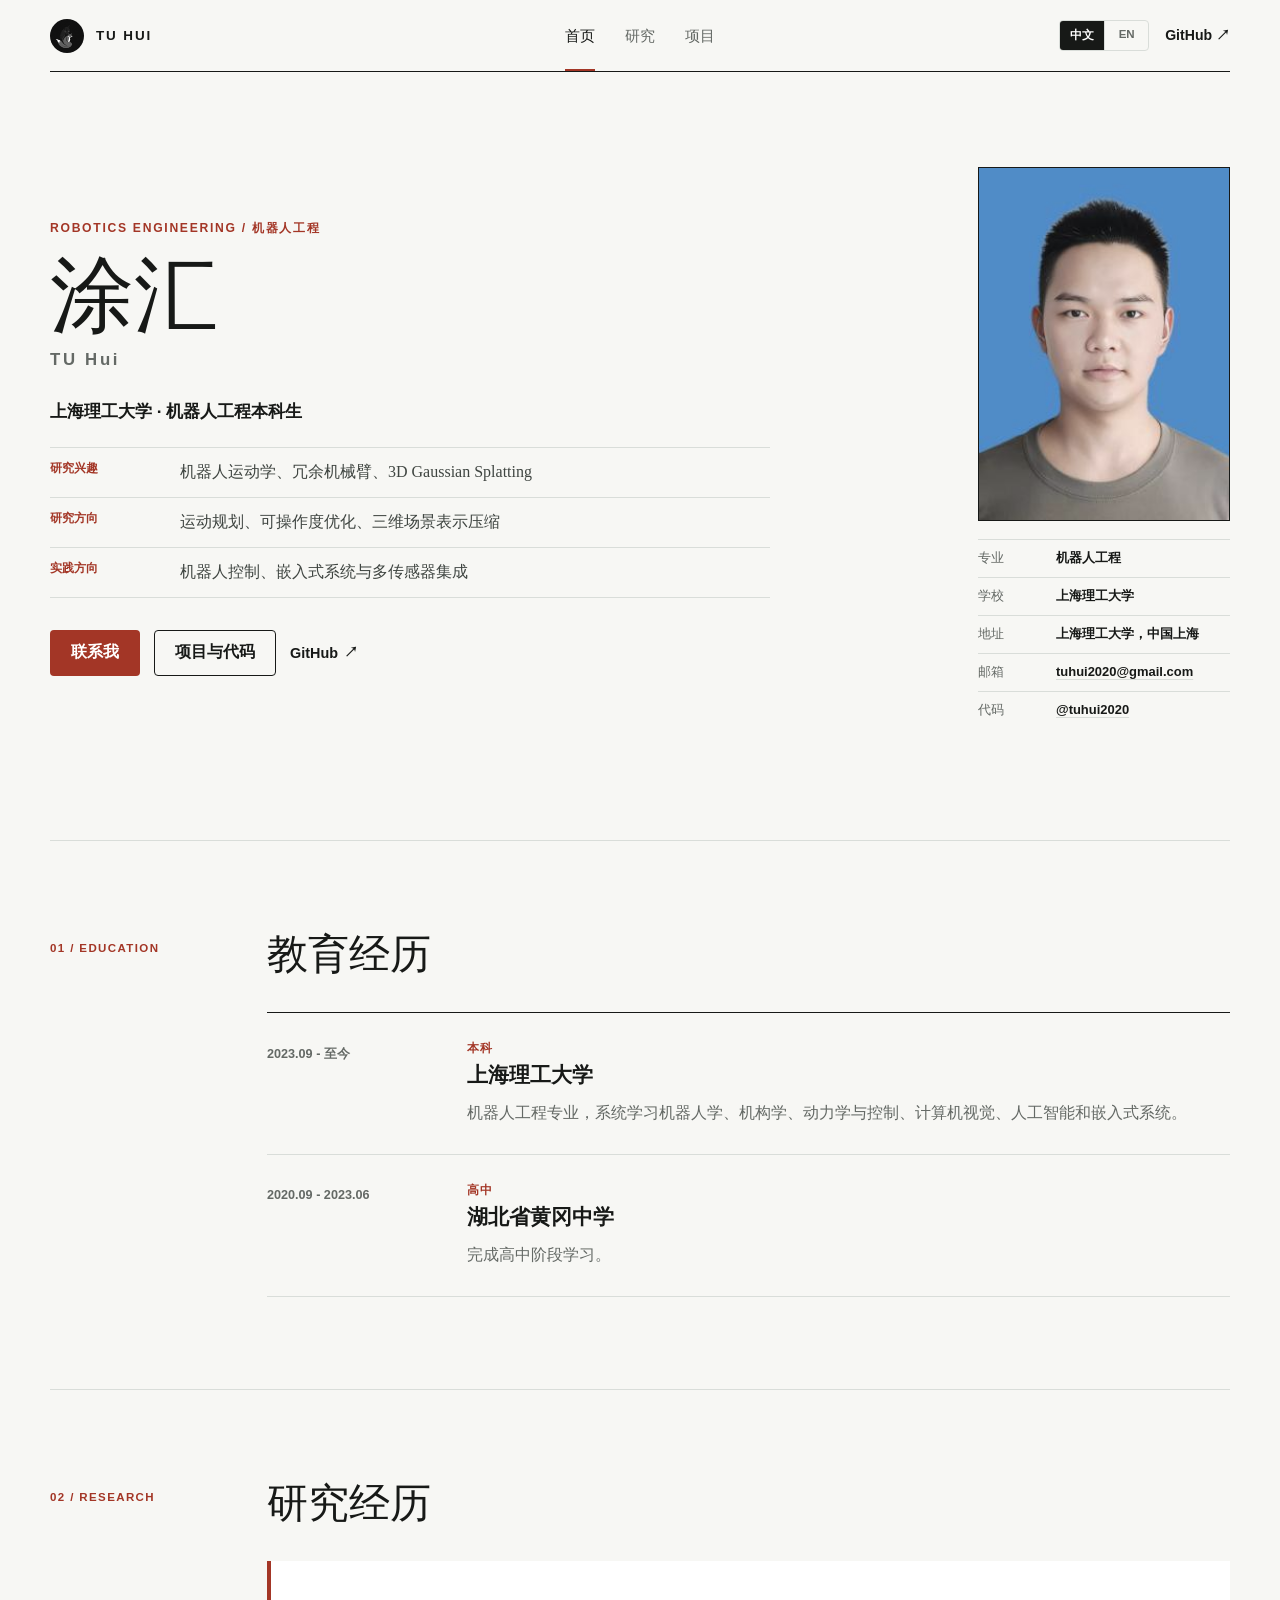
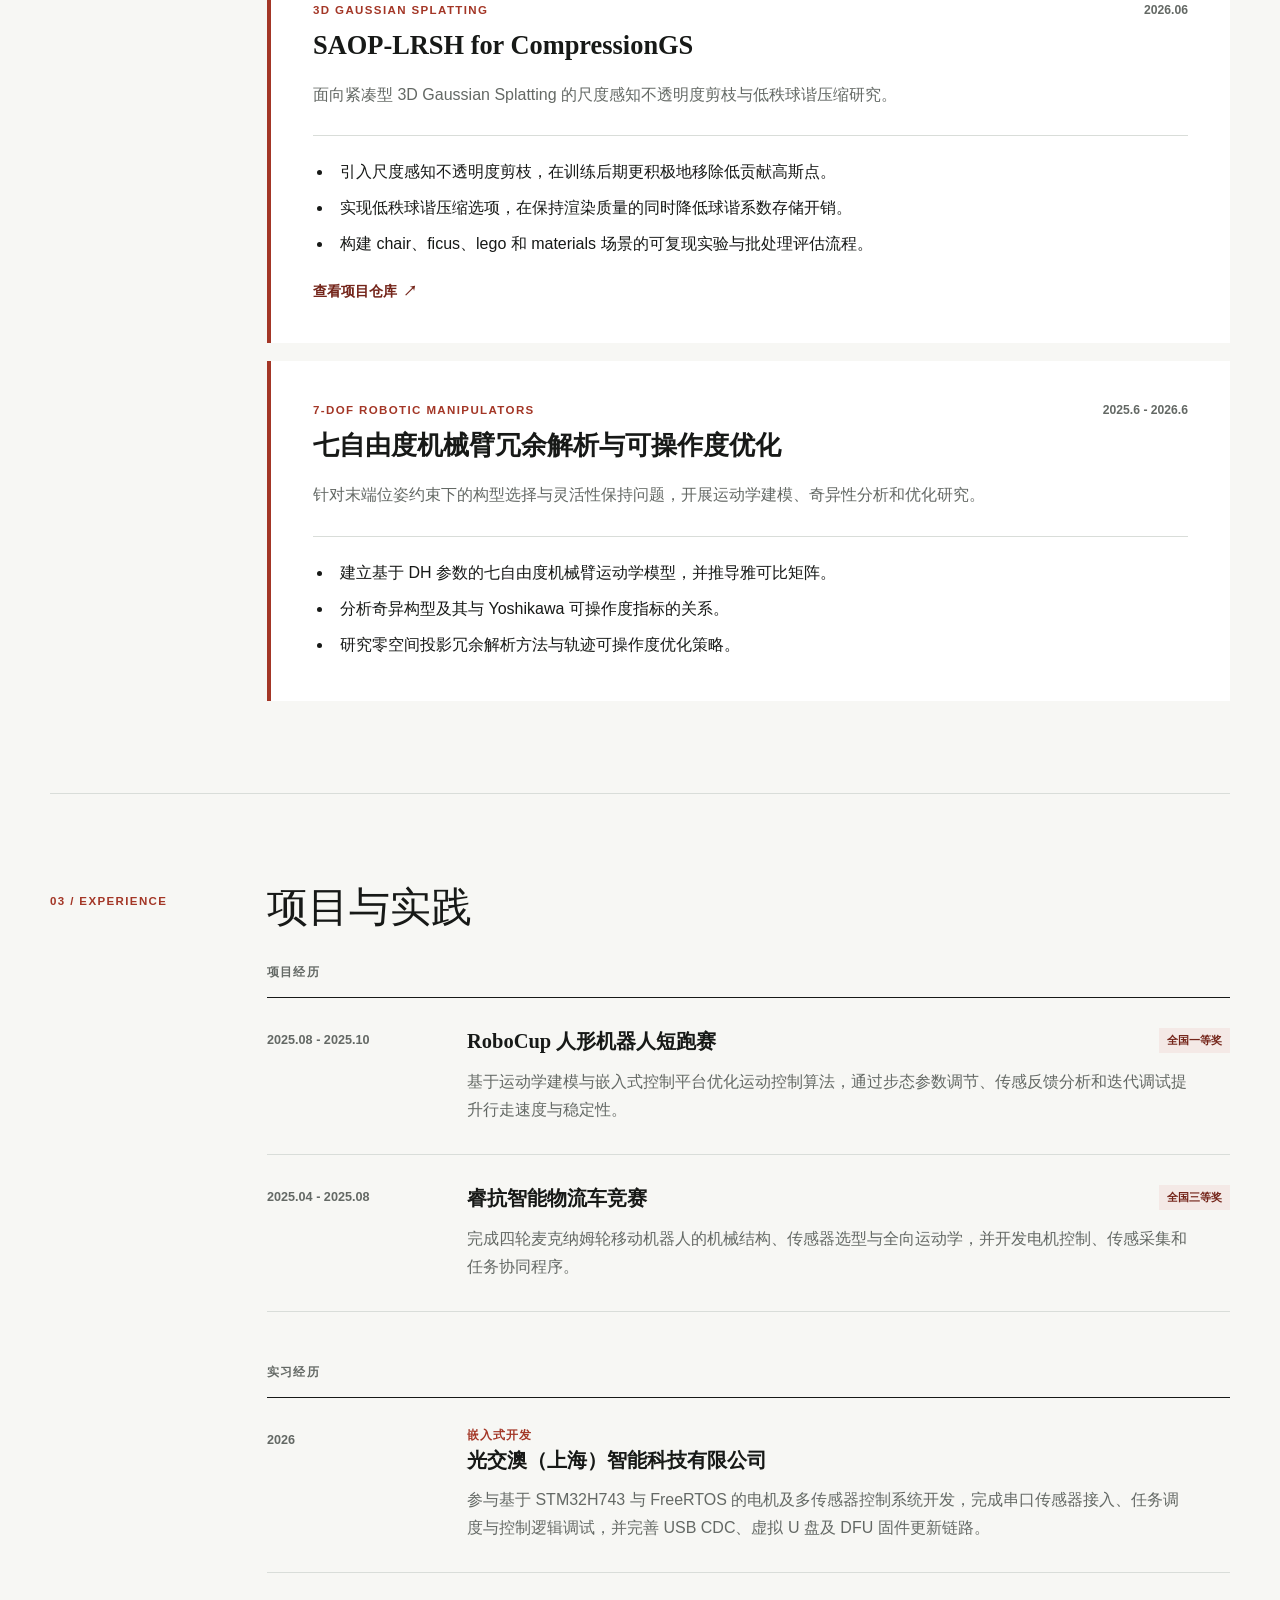
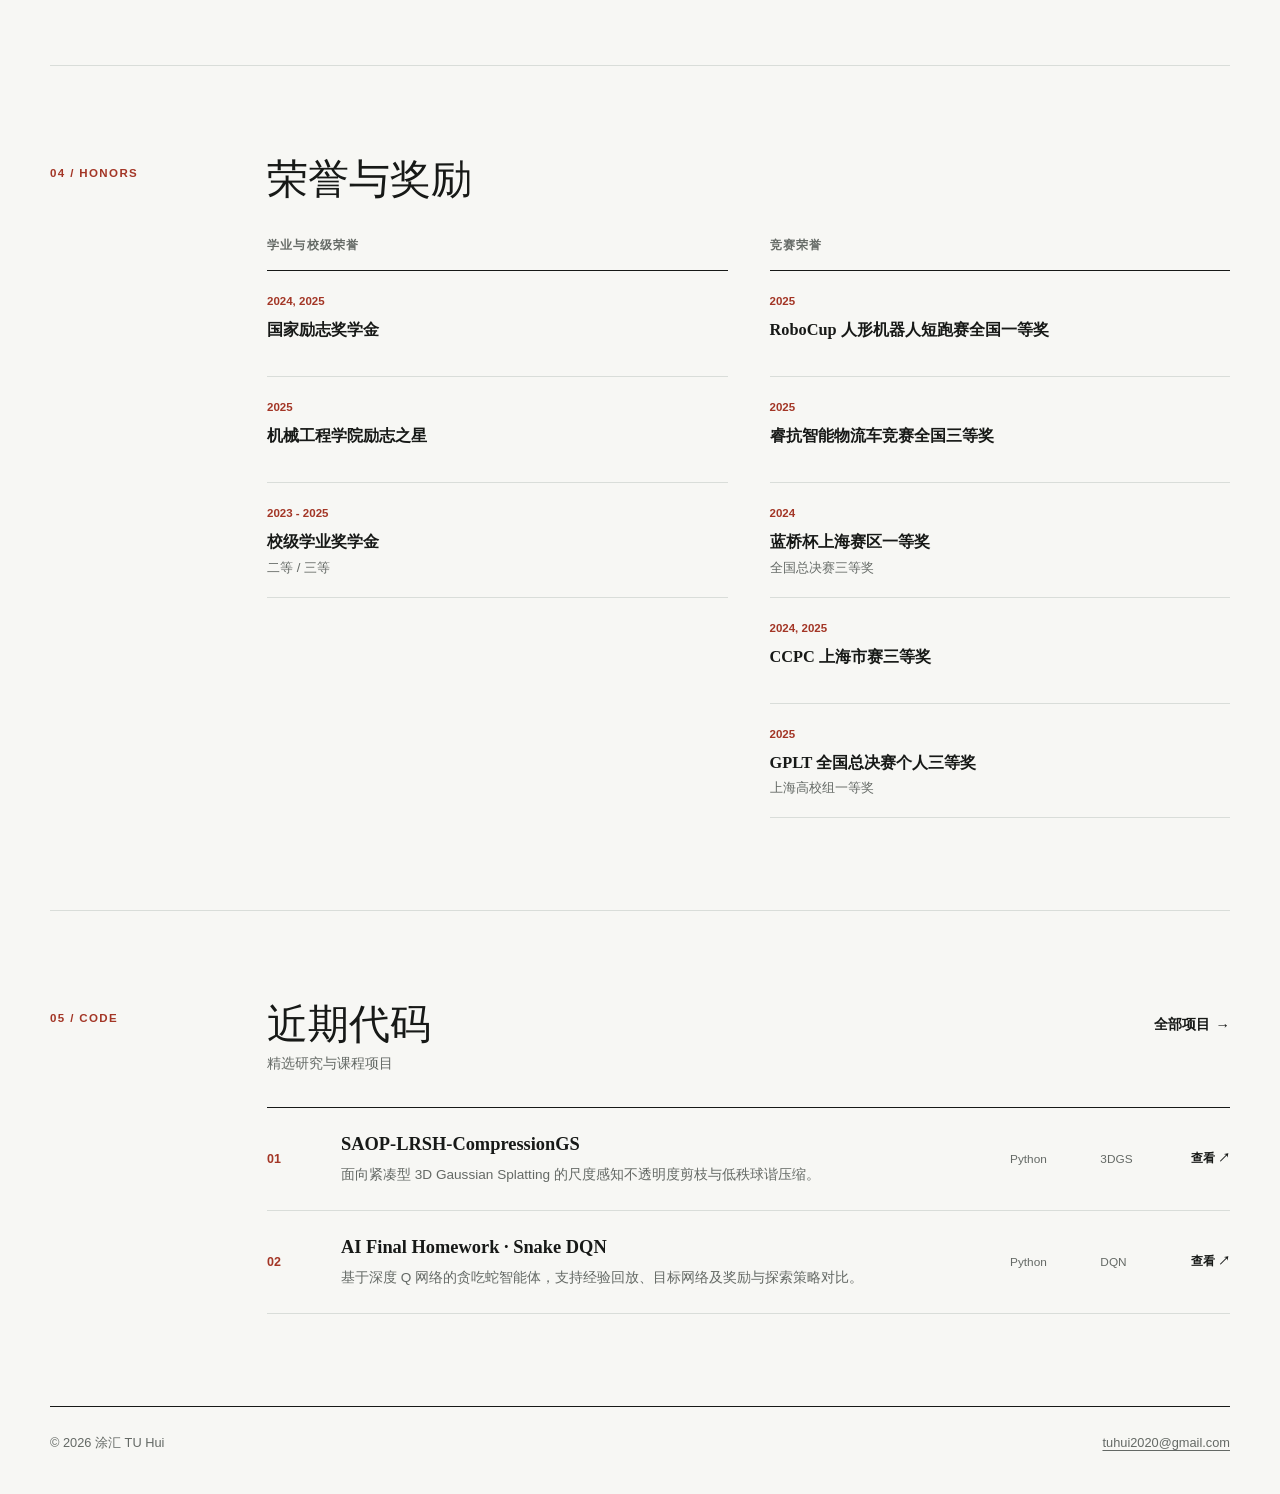
==== commit f06906aa: "Expand academic profile and experience" ====
--- a/index.html
+++ b/index.html
@@ -4,7 +4,7 @@
   <meta charset="UTF-8">
   <meta name="viewport" content="width=device-width, initial-scale=1.0">
   <title>涂汇 TU Hui | 个人学术主页</title>
-  <meta name="description" content="涂汇的个人学术主页。上海理工大学机器人工程本科生，研究方向为七自由度机械臂、可操作度优化与运动规划。">
+  <meta name="description" content="涂汇的个人学术主页。上海理工大学机器人工程本科生，关注机器人运动规划、冗余机械臂与3D Gaussian Splatting压缩。">
   <link rel="alternate" hreflang="zh-CN" href="index.html">
   <link rel="alternate" hreflang="en" href="index-en.html">
   <link rel="preconnect" href="https://api.github.com">
@@ -20,9 +20,11 @@
           <p class="eyebrow">Robotics Engineering / 机器人工程</p>
           <h1 id="profile-name">涂汇 <span>TU Hui</span></h1>
           <p class="profile-role">上海理工大学 · 机器人工程本科生</p>
-          <p class="profile-intro">
-            我的研究兴趣集中在机器人运动学、七自由度机械臂冗余解析、可操作度优化与运动规划，并持续参与机器人控制和嵌入式系统实践。
-          </p>
+          <ul class="profile-points">
+            <li><strong>研究兴趣</strong><span>机器人运动学、冗余机械臂、3D Gaussian Splatting</span></li>
+            <li><strong>研究方向</strong><span>运动规划、可操作度优化、三维场景表示压缩</span></li>
+            <li><strong>实践方向</strong><span>机器人控制、嵌入式系统与多传感器集成</span></li>
+          </ul>
           <div class="profile-links" aria-label="个人链接">
             <a class="button primary" href="mailto:tuhui2020@gmail.com">联系我</a>
             <a class="button secondary" href="projects.html">项目与代码</a>
@@ -42,23 +44,19 @@
         </aside>
       </section>
 
-      <section id="about" class="content-section" aria-labelledby="about-title">
-        <div class="section-label">01 / About</div>
+      <section id="education" class="content-section" aria-labelledby="education-title">
+        <div class="section-label">01 / Education</div>
         <div class="section-body">
-          <h2 id="about-title">个人简介</h2>
-          <div class="about-grid">
-            <div class="prose-large">
-              <p>
-                我目前就读于上海理工大学机器人工程专业，本科阶段系统学习了机器人学、机器人机构学、机器人动力学与控制、计算机视觉、人工智能和嵌入式系统等课程。
-              </p>
-              <p>
-                我希望把严谨的运动学分析与可验证的工程实现结合起来，研究机器人在复杂约束下如何保持灵活性、稳定性和规划效率。
-              </p>
-            </div>
-            <dl class="academic-summary">
-              <div><dt>2023 - 至今</dt><dd>机器人工程学士<br><span>上海理工大学</span></dd></div>
-              <div><dt>语言</dt><dd>中文 · English</dd></div>
-            </dl>
+          <h2 id="education-title">教育经历</h2>
+          <div class="education-list">
+            <article>
+              <div class="timeline-date">2023.09 - 至今</div>
+              <div><p class="item-award">本科</p><h3>上海理工大学</h3><p>机器人工程专业，系统学习机器人学、机构学、动力学与控制、计算机视觉、人工智能和嵌入式系统。</p></div>
+            </article>
+            <article>
+              <div class="timeline-date">2020.09 - 2023.06</div>
+              <div><p class="item-award">高中</p><h3>湖北省黄冈中学</h3><p>完成高中阶段学习。</p></div>
+            </article>
           </div>
         </div>
       </section>
@@ -66,24 +64,29 @@
       <section id="research" class="content-section" aria-labelledby="research-title">
         <div class="section-label">02 / Research</div>
         <div class="section-body">
-          <div class="section-heading-row">
-            <div>
-              <h2 id="research-title">研究经历</h2>
-              <p class="section-note">2025.06 - 至今</p>
-            </div>
-          </div>
-          <article class="featured-research">
-            <div class="feature-kicker">7-DOF Robotic Manipulators</div>
-            <h3>七自由度机械臂冗余解析与可操作度优化</h3>
-            <p>针对冗余机械臂在末端位姿约束下的构型选择与灵活性保持问题，开展运动学建模、奇异性分析和优化方法研究。</p>
-            <ul class="detail-list">
-              <li>建立基于 DH 参数的七自由度机械臂运动学模型，并推导雅可比矩阵。</li>
-              <li>通过矩阵秩与行列式分析奇异构型，研究构型与 Yoshikawa 可操作度指标的关系。</li>
-              <li>研究零空间投影冗余解析方法，探索沿运动轨迹保持高灵活性的可操作度优化策略。</li>
-            </ul>
-          </article>
-          <div class="research-tags" aria-label="研究关键词">
-            <span>Robot Kinematics</span><span>Redundancy Resolution</span><span>Manipulability</span><span>Motion Planning</span>
+          <h2 id="research-title">研究经历</h2>
+          <div class="research-entries">
+            <article class="featured-research">
+              <div class="research-entry-head"><div class="feature-kicker">3D Gaussian Splatting</div><span>2026.06</span></div>
+              <h3>SAOP-LRSH for CompressionGS</h3>
+              <p>面向紧凑型 3D Gaussian Splatting 的尺度感知不透明度剪枝与低秩球谐压缩研究。</p>
+              <ul class="detail-list">
+                <li>引入尺度感知不透明度剪枝，在训练后期更积极地移除低贡献高斯点。</li>
+                <li>实现低秩球谐压缩选项，在保持渲染质量的同时降低球谐系数存储开销。</li>
+                <li>构建 chair、ficus、lego 和 materials 场景的可复现实验与批处理评估流程。</li>
+              </ul>
+              <a class="text-arrow-link research-repo-link" href="https://github.com/tuhui2020/SAOP-LRSH-CompressionGS" target="_blank" rel="noreferrer">查看项目仓库 <span aria-hidden="true">↗</span></a>
+            </article>
+            <article class="featured-research">
+              <div class="research-entry-head"><div class="feature-kicker">7-DOF Robotic Manipulators</div><span>2025.6 - 2026.6</span></div>
+              <h3>七自由度机械臂冗余解析与可操作度优化</h3>
+              <p>针对末端位姿约束下的构型选择与灵活性保持问题，开展运动学建模、奇异性分析和优化研究。</p>
+              <ul class="detail-list">
+                <li>建立基于 DH 参数的七自由度机械臂运动学模型，并推导雅可比矩阵。</li>
+                <li>分析奇异构型及其与 Yoshikawa 可操作度指标的关系。</li>
+                <li>研究零空间投影冗余解析方法与轨迹可操作度优化策略。</li>
+              </ul>
+            </article>
           </div>
         </div>
       </section>
@@ -92,31 +95,29 @@
         <div class="section-label">03 / Experience</div>
         <div class="section-body">
           <h2 id="experience-title">项目与实践</h2>
-          <div class="timeline">
-            <article class="timeline-item">
-              <div class="timeline-date">2025.08 - 2025.10</div>
-              <div>
-                <p class="item-award">全国一等奖</p>
-                <h3>RoboCup 人形机器人短跑赛</h3>
-                <p>基于运动学建模与嵌入式控制平台设计并优化运动控制算法；通过步态参数调节、传感反馈分析和迭代调试提升行走速度与稳定性。</p>
-              </div>
-            </article>
-            <article class="timeline-item">
-              <div class="timeline-date">2025.04 - 2025.08</div>
-              <div>
-                <p class="item-award">全国三等奖</p>
-                <h3>睿抗智能物流车竞赛</h3>
-                <p>完成四轮麦克纳姆轮移动机器人的机械结构与传感器选型，推导全向运动学，并开发基于 STM32 的电机控制、传感采集和任务协同程序。</p>
-              </div>
-            </article>
-            <article class="timeline-item">
-              <div class="timeline-date">2025.02 - 2025.06</div>
-              <div>
-                <p class="item-award">工程实践</p>
-                <h3>上海理工大学制造实习</h3>
-                <p>完成车、铣、钻与金属成形等加工训练，掌握常见制造设备的操作规范，并建立机械制造和公差控制的基础认识。</p>
-              </div>
-            </article>
+
+          <div class="experience-group">
+            <h3 class="subsection-title">项目经历</h3>
+            <div class="timeline">
+              <article class="timeline-item">
+                <div class="timeline-date">2025.08 - 2025.10</div>
+                <div><div class="timeline-heading"><h3>RoboCup 人形机器人短跑赛</h3><span>全国一等奖</span></div><p>基于运动学建模与嵌入式控制平台优化运动控制算法，通过步态参数调节、传感反馈分析和迭代调试提升行走速度与稳定性。</p></div>
+              </article>
+              <article class="timeline-item">
+                <div class="timeline-date">2025.04 - 2025.08</div>
+                <div><div class="timeline-heading"><h3>睿抗智能物流车竞赛</h3><span>全国三等奖</span></div><p>完成四轮麦克纳姆轮移动机器人的机械结构、传感器选型与全向运动学，并开发电机控制、传感采集和任务协同程序。</p></div>
+              </article>
+            </div>
+          </div>
+
+          <div class="experience-group internship-group">
+            <h3 class="subsection-title">实习经历</h3>
+            <div class="timeline">
+              <article class="timeline-item">
+                <div class="timeline-date">2026</div>
+                <div><p class="item-award">嵌入式开发</p><h3>光交澳（上海）智能科技有限公司</h3><p>参与基于 STM32H743 与 FreeRTOS 的电机及多传感器控制系统开发，完成串口传感器接入、任务调度与控制逻辑调试，并完善 USB CDC、虚拟 U 盘及 DFU 固件更新链路。</p></div>
+              </article>
+            </div>
           </div>
         </div>
       </section>
@@ -124,14 +125,26 @@
       <section id="honors" class="content-section" aria-labelledby="honors-title">
         <div class="section-label">04 / Honors</div>
         <div class="section-body">
-          <h2 id="honors-title">荣誉与奖项</h2>
-          <div class="honors-grid">
-            <article><span>2024, 2025</span><h3>国家励志奖学金</h3></article>
-            <article><span>2025</span><h3>机械工程学院励志之星</h3></article>
-            <article><span>2024</span><h3>蓝桥杯上海赛区一等奖</h3><p>全国总决赛三等奖</p></article>
-            <article><span>2024, 2025</span><h3>CCPC 上海市赛三等奖</h3></article>
-            <article><span>2025</span><h3>GPLT 全国总决赛个人三等奖</h3><p>上海高校组一等奖</p></article>
-            <article><span>2023 - 2025</span><h3>校级学业奖学金</h3><p>二等 / 三等</p></article>
+          <h2 id="honors-title">荣誉与奖励</h2>
+          <div class="honors-columns">
+            <section aria-labelledby="academic-honors-title">
+              <h3 id="academic-honors-title" class="subsection-title">学业与校级荣誉</h3>
+              <div class="honor-list">
+                <article><span>2024, 2025</span><h4>国家励志奖学金</h4></article>
+                <article><span>2025</span><h4>机械工程学院励志之星</h4></article>
+                <article><span>2023 - 2025</span><h4>校级学业奖学金</h4><p>二等 / 三等</p></article>
+              </div>
+            </section>
+            <section aria-labelledby="competition-honors-title">
+              <h3 id="competition-honors-title" class="subsection-title">竞赛荣誉</h3>
+              <div class="honor-list">
+                <article><span>2025</span><h4>RoboCup 人形机器人短跑赛全国一等奖</h4></article>
+                <article><span>2025</span><h4>睿抗智能物流车竞赛全国三等奖</h4></article>
+                <article><span>2024</span><h4>蓝桥杯上海赛区一等奖</h4><p>全国总决赛三等奖</p></article>
+                <article><span>2024, 2025</span><h4>CCPC 上海市赛三等奖</h4></article>
+                <article><span>2025</span><h4>GPLT 全国总决赛个人三等奖</h4><p>上海高校组一等奖</p></article>
+              </div>
+            </section>
           </div>
         </div>
       </section>
@@ -139,23 +152,17 @@
       <section id="work" class="content-section" aria-labelledby="work-title">
         <div class="section-label">05 / Code</div>
         <div class="section-body">
-          <div class="section-heading-row">
-            <div><h2 id="work-title">近期代码</h2><p class="section-note">按 GitHub 最近更新时间排序</p></div>
-            <a class="text-arrow-link" href="projects.html">全部项目 <span aria-hidden="true">→</span></a>
+          <div class="section-heading-row"><div><h2 id="work-title">近期代码</h2><p class="section-note">精选研究与课程项目</p></div><a class="text-arrow-link" href="projects.html">全部项目 <span aria-hidden="true">→</span></a></div>
+          <div class="home-repo-list">
+            <article class="home-repo-item"><span class="home-repo-number">01</span><div><h3>SAOP-LRSH-CompressionGS</h3><p>面向紧凑型 3D Gaussian Splatting 的尺度感知不透明度剪枝与低秩球谐压缩。</p></div><div class="home-repo-meta"><span>Python</span><span>3DGS</span><a href="https://github.com/tuhui2020/SAOP-LRSH-CompressionGS" target="_blank" rel="noreferrer">查看 ↗</a></div></article>
+            <article class="home-repo-item"><span class="home-repo-number">02</span><div><h3>AI Final Homework · Snake DQN</h3><p>基于深度 Q 网络的贪吃蛇智能体，支持经验回放、目标网络及奖励与探索策略对比。</p></div><div class="home-repo-meta"><span>Python</span><span>DQN</span><a href="https://github.com/tuhui2020/ai_final_homework" target="_blank" rel="noreferrer">查看 ↗</a></div></article>
           </div>
-          <div id="home-repo-status" class="inline-status" aria-live="polite">正在读取项目...</div>
-          <div id="home-repo-list" class="home-repo-list" aria-live="polite"></div>
         </div>
       </section>
-
     </main>
 
-    <footer class="site-footer">
-      <span>© 2026 涂汇 TU Hui</span>
-      <a href="mailto:tuhui2020@gmail.com">tuhui2020@gmail.com</a>
-    </footer>
+    <footer class="site-footer"><span>© 2026 涂汇 TU Hui</span><a href="mailto:tuhui2020@gmail.com">tuhui2020@gmail.com</a></footer>
   </div>
-
   <script src="script.js"></script>
 </body>
 </html>
--- a/styles.css
+++ b/styles.css
@@ -68,7 +68,10 @@
 .profile-copy h1 { margin: 0; font: 400 5.25rem/0.94 var(--serif); letter-spacing: 0; }
 .profile-copy h1 span { display: block; margin-top: 16px; color: var(--muted); font: 600 1.05rem/1 var(--sans); letter-spacing: 0.16em; }
 .profile-role { margin: 30px 0 0; font-size: 1.08rem; font-weight: 700; }
-.profile-intro { max-width: 690px; margin: 20px 0 0; color: #3f4541; font: 400 1.24rem/1.85 var(--serif); }
+.profile-points { max-width: 720px; margin: 24px 0 0; padding: 0; border-bottom: 1px solid var(--line); list-style: none; }
+.profile-points li { display: grid; grid-template-columns: 112px minmax(0, 1fr); gap: 18px; padding: 12px 0; border-top: 1px solid var(--line); }
+.profile-points strong { color: var(--accent); font-size: 0.78rem; }
+.profile-points span { color: #3f4541; font: 400 1rem/1.55 var(--serif); }
 .profile-links { display: flex; align-items: center; gap: 14px; margin-top: 32px; flex-wrap: wrap; }
 .button { display: inline-flex; align-items: center; justify-content: center; gap: 8px; min-height: 46px; padding: 0 20px; border: 1px solid transparent; border-radius: 4px; font-weight: 700; text-decoration: none; cursor: pointer; transition: background 160ms ease, color 160ms ease, border-color 160ms ease; }
 .button.primary { background: var(--accent); color: #fff; }
@@ -93,40 +96,41 @@
 .section-heading-row h2 { margin-bottom: 7px; }
 .section-heading-row .text-arrow-link { margin-top: 12px; white-space: nowrap; }
 .section-note { margin: 0; color: var(--muted); font-size: 0.86rem; }
-.prose-large { max-width: 760px; color: #373c38; font: 400 1.15rem/1.85 var(--serif); }
-.prose-large p { margin: 0 0 18px; }
-.about-grid { display: grid; grid-template-columns: minmax(0, 1.5fr) minmax(220px, 0.5fr); gap: 64px; }
-.academic-summary { margin: 0; }
-.academic-summary div { padding: 17px 0; border-top: 1px solid var(--line); }
-.academic-summary div:last-child { border-bottom: 1px solid var(--line); }
-.academic-summary dt { margin-bottom: 7px; color: var(--accent); font-size: 0.72rem; font-weight: 800; letter-spacing: 0.08em; text-transform: uppercase; }
-.academic-summary dd { margin: 0; font: 600 1rem/1.55 var(--serif); }
-.academic-summary dd span { color: var(--muted); font-family: var(--sans); font-size: 0.8rem; font-weight: 400; }
-
+.education-list { border-top: 1px solid var(--ink); }
+.education-list article { display: grid; grid-template-columns: 170px 1fr; gap: 30px; padding: 28px 0; border-bottom: 1px solid var(--line); }
+.education-list h3 { margin: 5px 0 10px; font: 600 1.3rem/1.35 var(--serif); }
+.education-list p:last-child { max-width: 760px; margin: 0; color: var(--muted); line-height: 1.7; }
+
+.research-entries { display: grid; gap: 18px; }
 .featured-research { padding: 42px; border-left: 4px solid var(--accent); background: var(--surface); }
 .feature-kicker { margin-bottom: 12px; color: var(--accent); font-size: 0.72rem; font-weight: 800; letter-spacing: 0.12em; text-transform: uppercase; }
+.research-entry-head { display: flex; align-items: baseline; justify-content: space-between; gap: 20px; }
+.research-entry-head > span { color: var(--muted); font-size: 0.76rem; font-weight: 700; white-space: nowrap; }
 .featured-research h3 { max-width: 720px; margin: 0 0 18px; font: 600 1.65rem/1.3 var(--serif); }
 .featured-research > p { max-width: 760px; margin: 0; color: var(--muted); line-height: 1.8; }
 .detail-list { margin: 26px 0 0; padding: 22px 0 0 20px; border-top: 1px solid var(--line); }
 .detail-list li { padding-left: 7px; line-height: 1.75; }
 .detail-list li + li { margin-top: 8px; }
-.research-tags { display: flex; gap: 8px; margin-top: 16px; flex-wrap: wrap; }
-.research-tags span { padding: 7px 10px; border: 1px solid var(--line); background: var(--soft-green); font-size: 0.72rem; font-weight: 700; }
-
+.research-repo-link { margin-top: 24px; color: var(--accent-dark); }
+
+.experience-group + .experience-group { margin-top: 52px; }
+.subsection-title { margin: 0 0 16px; color: var(--muted); font-size: 0.78rem; font-weight: 800; letter-spacing: 0.1em; text-transform: uppercase; }
 .timeline { border-top: 1px solid var(--ink); }
 .timeline-item { display: grid; grid-template-columns: 170px 1fr; gap: 30px; padding: 30px 0; border-bottom: 1px solid var(--line); }
 .timeline-date { padding-top: 5px; color: var(--muted); font-size: 0.79rem; font-weight: 700; }
 .timeline-item h3 { margin: 4px 0 12px; font: 600 1.28rem/1.35 var(--serif); }
 .timeline-item p:last-child { max-width: 720px; margin: 0; color: var(--muted); line-height: 1.75; }
 .item-award { margin: 0; color: var(--accent); font-size: 0.73rem; font-weight: 800; letter-spacing: 0.08em; }
-
-.honors-grid { display: grid; grid-template-columns: repeat(2, minmax(0, 1fr)); border-top: 1px solid var(--ink); }
-.honors-grid article { min-height: 138px; padding: 24px 28px 24px 0; border-bottom: 1px solid var(--line); }
-.honors-grid article:nth-child(odd) { border-right: 1px solid var(--line); }
-.honors-grid article:nth-child(even) { padding-left: 28px; }
-.honors-grid span { color: var(--accent); font-size: 0.73rem; font-weight: 800; }
-.honors-grid h3 { margin: 12px 0 0; font: 600 1.14rem/1.4 var(--serif); }
-.honors-grid p { margin: 6px 0 0; color: var(--muted); font-size: 0.85rem; }
+.timeline-heading { display: flex; align-items: flex-start; justify-content: space-between; gap: 20px; }
+.timeline-heading h3 { margin-top: 0; }
+.timeline-heading span { flex: none; padding: 5px 8px; background: var(--soft-red); color: var(--accent-dark); font-size: 0.7rem; font-weight: 800; }
+
+.honors-columns { display: grid; grid-template-columns: repeat(2, minmax(0, 1fr)); gap: 42px; }
+.honor-list { border-top: 1px solid var(--ink); }
+.honor-list article { min-height: 106px; padding: 20px 0; border-bottom: 1px solid var(--line); }
+.honor-list span { color: var(--accent); font-size: 0.72rem; font-weight: 800; }
+.honor-list h4 { margin: 9px 0 0; font: 600 1.02rem/1.45 var(--serif); }
+.honor-list p { margin: 5px 0 0; color: var(--muted); font-size: 0.82rem; }
 .inline-status { padding: 14px 0; color: var(--muted); }
 .inline-status:empty { display: none; }
 .home-repo-list { border-top: 1px solid var(--ink); }
@@ -140,7 +144,7 @@
 .site-footer { display: flex; justify-content: space-between; gap: 20px; padding: 28px 0 42px; border-top: 1px solid var(--ink); color: var(--muted); font-size: 0.8rem; }
 .site-footer a { text-underline-offset: 3px; }
 
-/* Shared project and library pages */
+/* Shared project pages */
 main { min-width: 0; }
 .top-actions { margin: 38px 0 22px; }
 .page-header { padding: 32px 0 34px; }
@@ -187,7 +191,7 @@
   .profile-hero { grid-template-columns: minmax(0, 1fr) 230px; gap: 46px; }
   .profile-copy h1 { font-size: 4.4rem; }
   .content-section { grid-template-columns: 120px 1fr; gap: 28px; }
-  .about-grid { grid-template-columns: 1fr; gap: 28px; }
+  .honors-columns { gap: 26px; }
   .home-repo-item { grid-template-columns: 44px minmax(0, 1fr); }
   .home-repo-meta { grid-column: 2; }
 }
@@ -202,7 +206,7 @@
   .language-switch a { min-width: 38px; padding: 6px 7px; }
   .profile-hero { grid-template-columns: 1fr; gap: 34px; min-height: auto; padding: 46px 0 58px; }
   .profile-copy h1 { font-size: 3.65rem; }
-  .profile-intro { font-size: 1.08rem; line-height: 1.75; }
+  .profile-points li { grid-template-columns: 96px minmax(0, 1fr); gap: 12px; }
   .profile-card { display: grid; grid-template-columns: 106px 1fr; gap: 18px; align-items: start; }
   .profile-photo { width: 106px; margin: 0; }
   .profile-facts { width: 100%; margin: 0; }
@@ -213,11 +217,10 @@
   .section-heading-row { align-items: end; }
   .prose-large { font-size: 1.05rem; }
   .featured-research { padding: 28px 22px; }
-  .timeline-item { grid-template-columns: 1fr; gap: 8px; padding: 26px 0; }
-  .honors-grid { grid-template-columns: 1fr; }
-  .honors-grid article:nth-child(odd) { border-right: 0; }
-  .honors-grid article:nth-child(even) { padding-left: 0; }
-  .honors-grid article { min-height: 0; }
+  .research-entry-head { align-items: flex-start; flex-direction: column; gap: 4px; }
+  .education-list article, .timeline-item { grid-template-columns: 1fr; gap: 8px; padding: 26px 0; }
+  .timeline-heading { flex-direction: column; gap: 0; }
+  .honors-columns { grid-template-columns: 1fr; gap: 42px; }
   .home-repo-item { grid-template-columns: 34px minmax(0, 1fr); gap: 12px; }
   .home-repo-meta { grid-template-columns: 1fr; gap: 5px; }
   .site-footer { flex-direction: column; }
